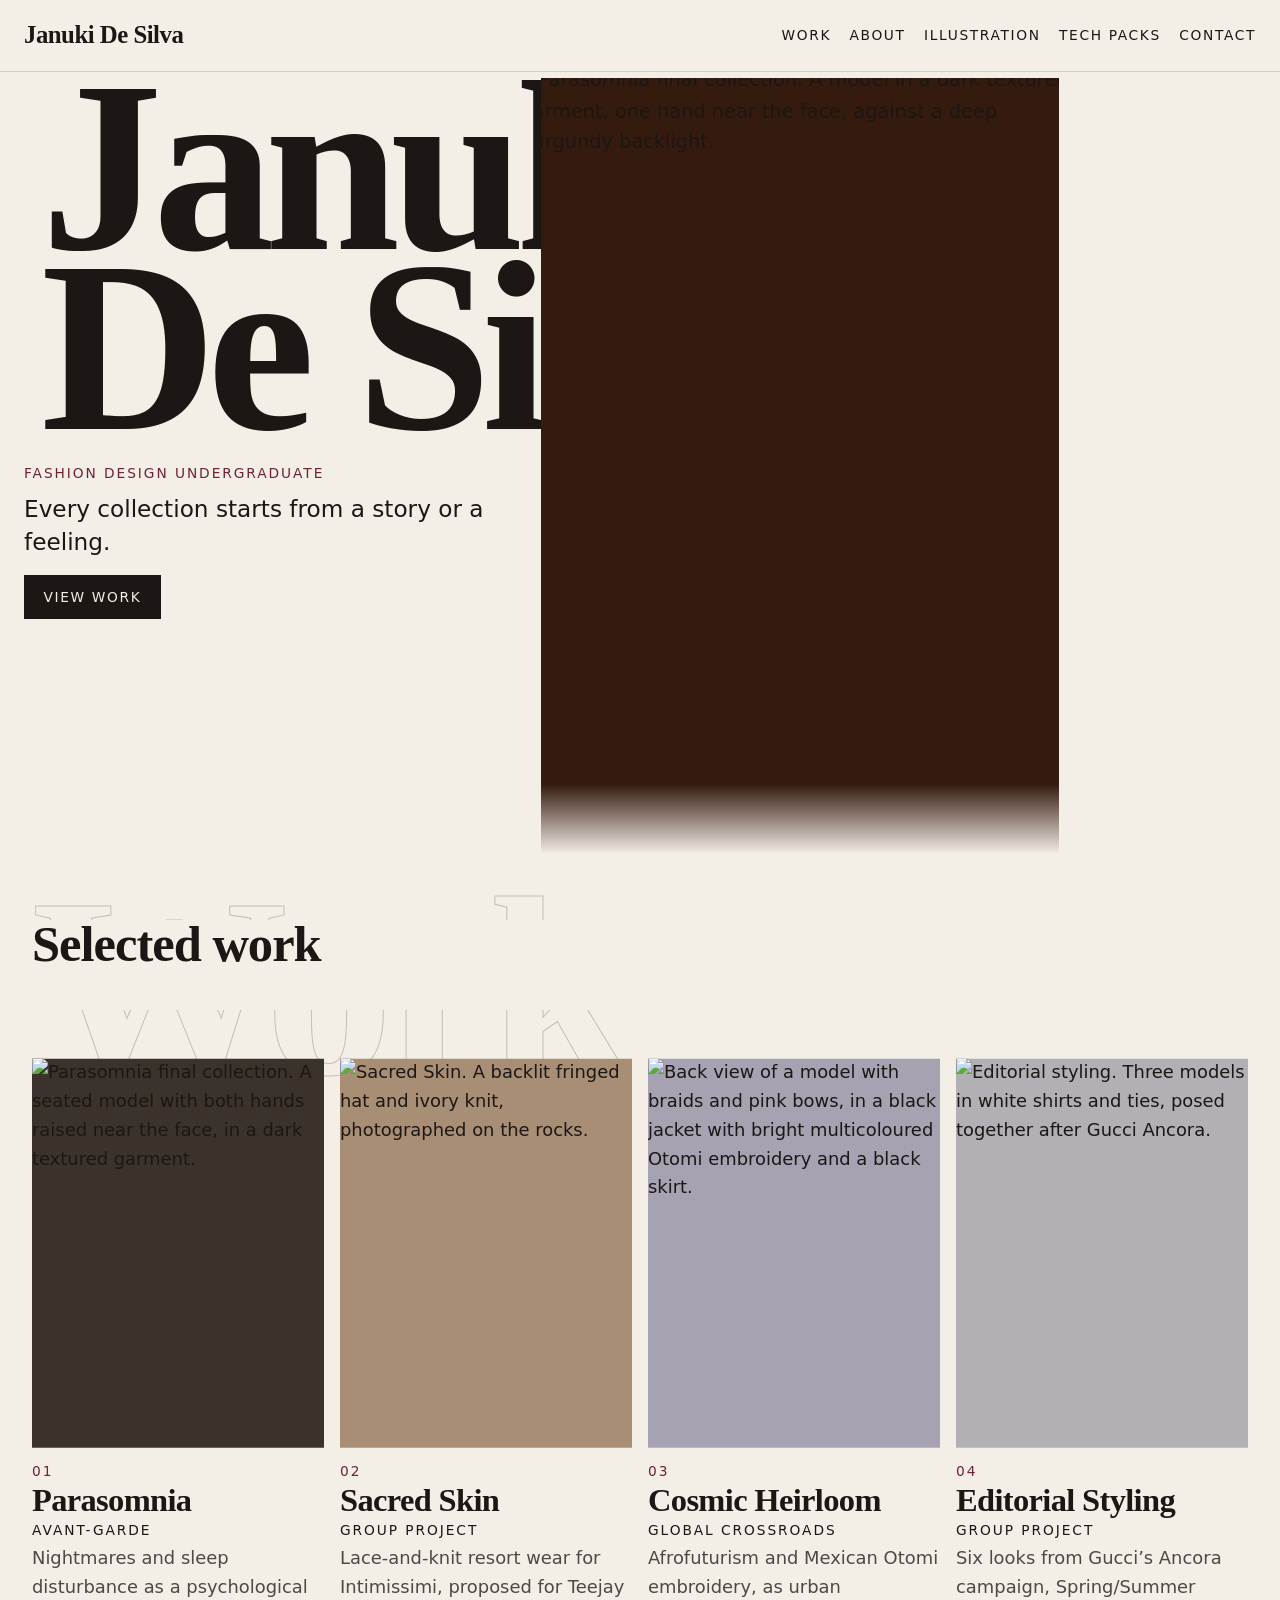
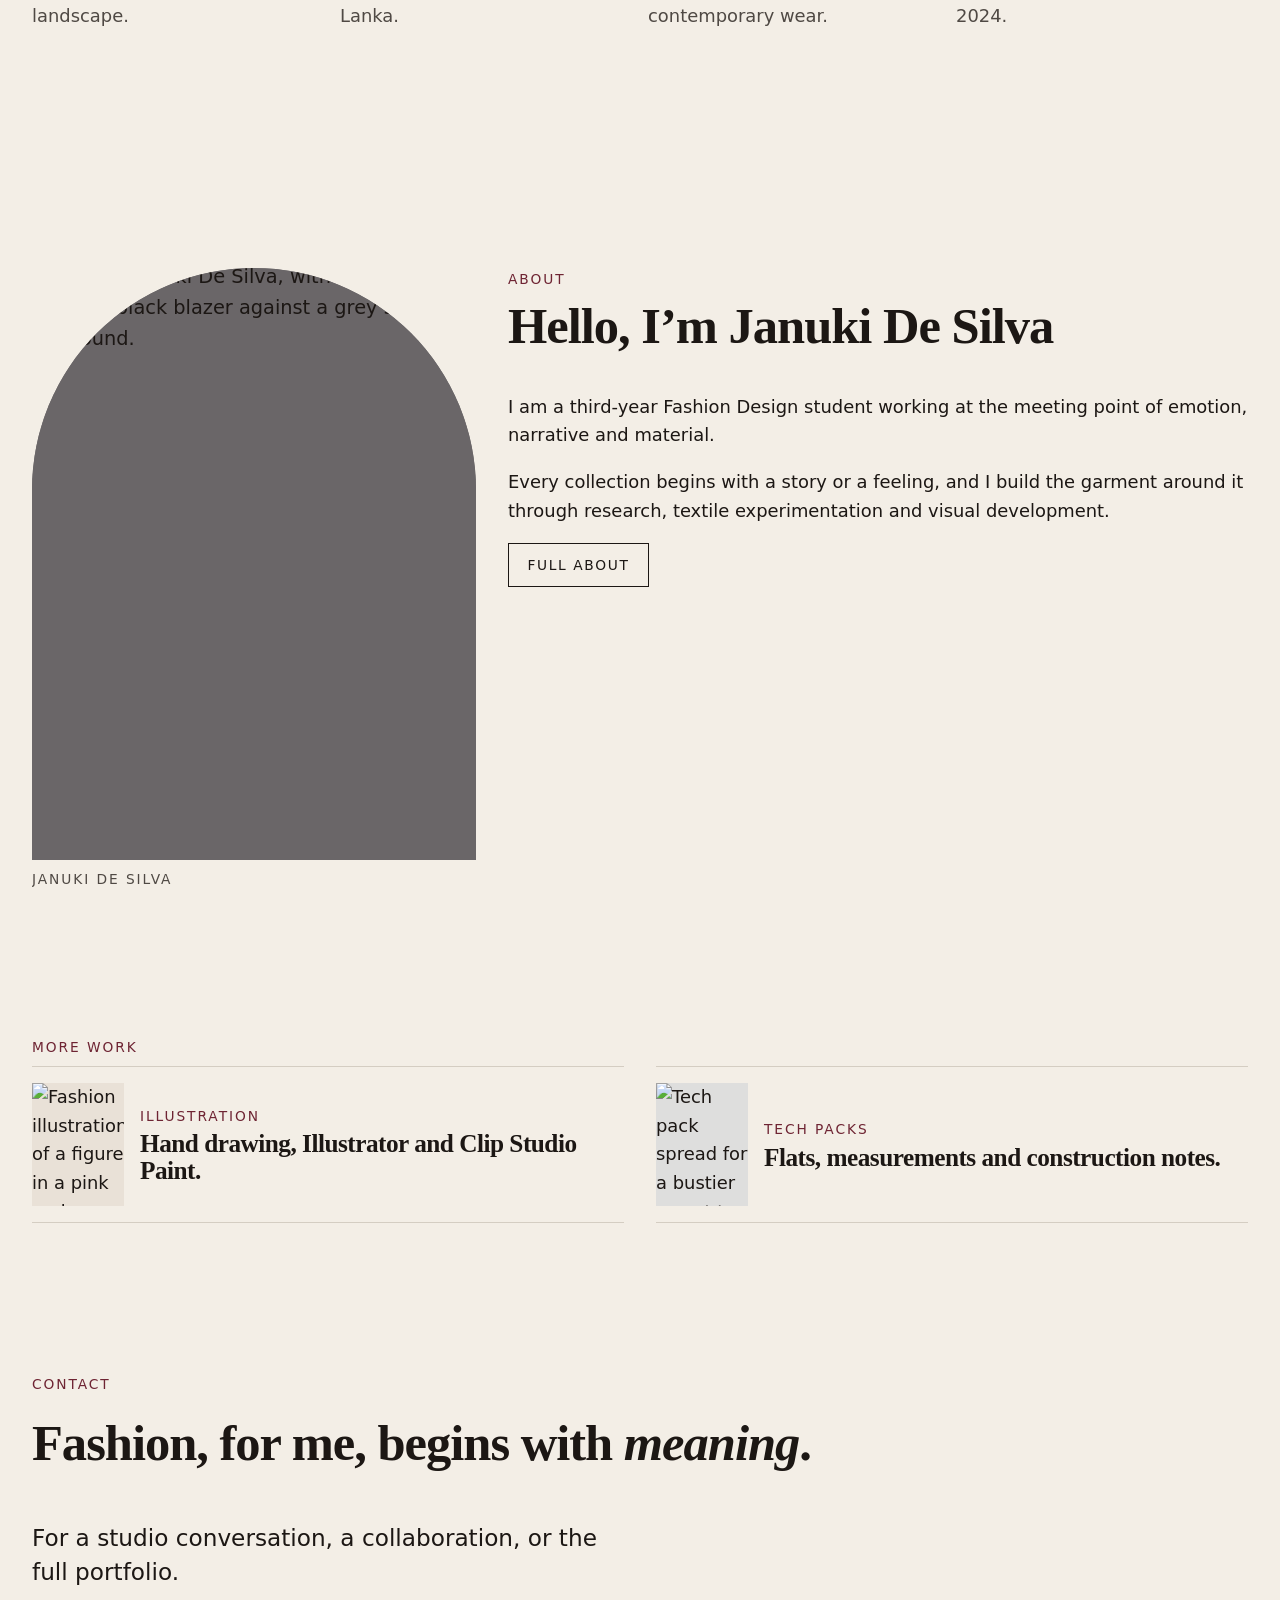
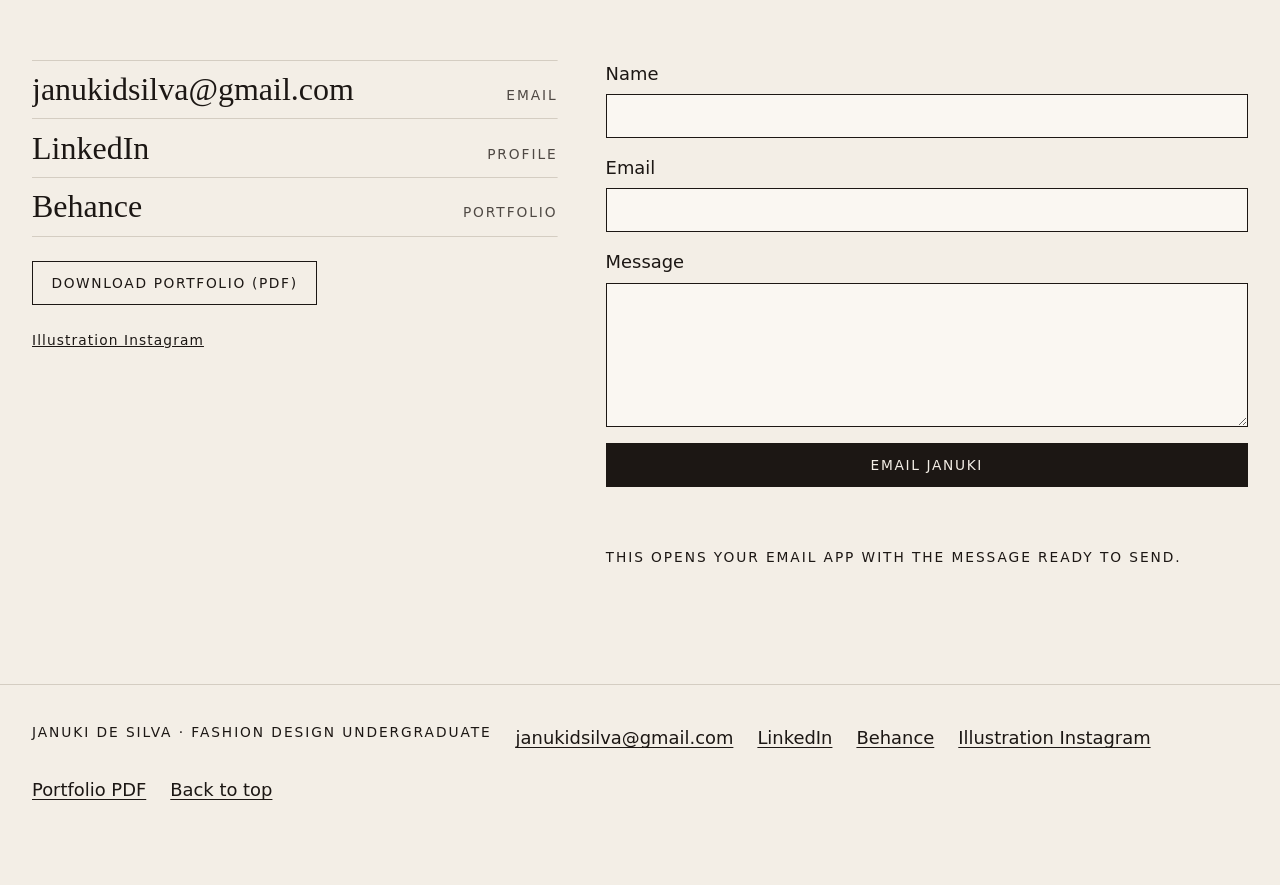
==== index.html @ 1e1f1aa7 "Slim the landing page onto separate about, illustration, and tech-pack pages. The home page keeps th" ====
<!DOCTYPE html>
<html lang="en">
<head>
  <meta charset="utf-8">
  <meta name="viewport" content="width=device-width, initial-scale=1">
  <title>Januki De Silva — Fashion Design Portfolio</title>
  <meta name="description" content="Portfolio of Januki De Silva, a third-year Fashion Design undergraduate. Concept-driven collections: Parasomnia, Sacred Skin, Cosmic Heirloom and Gucci Ancora editorial styling.">
  <link rel="canonical" href="https://januki-desilva.github.io/">
  <meta name="theme-color" content="#f3eee6">
  <meta name="author" content="Januki De Silva">
  <meta property="og:type" content="website">
  <meta property="og:locale" content="en_US">
  <meta property="og:site_name" content="Januki De Silva">
  <meta property="og:title" content="Januki De Silva — Fashion Design Portfolio">
  <meta property="og:description" content="Portfolio of Januki De Silva, a third-year Fashion Design undergraduate. Concept-driven collections: Parasomnia, Sacred Skin, Cosmic Heirloom and Gucci Ancora editorial styling.">
  <meta property="og:url" content="https://januki-desilva.github.io/">
  <meta property="og:image" content="https://januki-desilva.github.io/images/og/home.jpg">
  <meta property="og:image:width" content="1200">
  <meta property="og:image:height" content="630">
  <meta property="og:image:alt" content="Parasomnia final collection, lit by a deep burgundy backlight.">
  <meta name="twitter:card" content="summary_large_image">
  <meta name="twitter:title" content="Januki De Silva — Fashion Design Portfolio">
  <meta name="twitter:description" content="Portfolio of Januki De Silva, a third-year Fashion Design undergraduate. Concept-driven collections: Parasomnia, Sacred Skin, Cosmic Heirloom and Gucci Ancora editorial styling.">
  <meta name="twitter:image" content="https://januki-desilva.github.io/images/og/home.jpg">
  <meta name="twitter:image:alt" content="Parasomnia final collection, lit by a deep burgundy backlight.">
  <link rel="icon" href="/favicon.svg" type="image/svg+xml">
  <link rel="icon" href="/favicon.ico" sizes="any">
  <link rel="apple-touch-icon" href="/apple-touch-icon.png">
  <link rel="preload" href="/fonts/f8.woff2" as="font" type="font/woff2" crossorigin>
  <link rel="preload" as="image" href="/images/parasomnia/hero-480.avif" imagesrcset="/images/parasomnia/hero-480.avif 480w, /images/parasomnia/hero-960.avif 960w, /images/parasomnia/hero-1365.avif 1365w" imagesizes="(min-width: 800px) min(42vw, 560px), 100vw" type="image/avif" fetchpriority="high">
<!-- site-css:start -->
<style>
/* Self-hosted, subset, free fonts. Two families only.
   Cormorant Garamond 600 for headings. Inter 400 for text.
   Italic on the contact headline is synthesised from the roman,
   so the first view downloads two files, not four. */

@font-face {
  font-family: "Cormorant Garamond";
  font-style: normal;
  font-weight: 600;
  font-display: swap;
  src: url("/fonts/f7.woff2") format("woff2");
  unicode-range: U+0100-02BA, U+02BD-02C5, U+02C7-02CC, U+02CE-02D7, U+02DD-02FF, U+0304, U+0308, U+0329, U+1D00-1DBF, U+1E00-1E9F, U+1EF2-1EFF, U+2020, U+20A0-20AB, U+20AD-20C4, U+2113, U+2C60-2C7F, U+A720-A7FF;
}

@font-face {
  font-family: "Cormorant Garamond";
  font-style: normal;
  font-weight: 600;
  font-display: swap;
  src: url("/fonts/f8.woff2") format("woff2");
  unicode-range: U+0000-00FF, U+0131, U+0152-0153, U+02BB-02BC, U+02C6, U+02DA, U+02DC, U+0304, U+0308, U+0329, U+2000-206F, U+20AC, U+2122, U+2191, U+2193, U+2212, U+2215, U+FEFF, U+FFFD;
}

@font-face {
  font-family: Inter;
  font-style: normal;
  font-weight: 400;
  font-display: swap;
  src: url("/fonts/f9.woff2") format("woff2");
  unicode-range: U+0100-02BA, U+02BD-02C5, U+02C7-02CC, U+02CE-02D7, U+02DD-02FF, U+0304, U+0308, U+0329, U+1D00-1DBF, U+1E00-1E9F, U+1EF2-1EFF, U+2020, U+20A0-20AB, U+20AD-20C4, U+2113, U+2C60-2C7F, U+A720-A7FF;
}

@font-face {
  font-family: Inter;
  font-style: normal;
  font-weight: 400;
  font-display: swap;
  src: url("/fonts/f10.woff2") format("woff2");
  unicode-range: U+0000-00FF, U+0131, U+0152-0153, U+02BB-02BC, U+02C6, U+02DA, U+02DC, U+0304, U+0308, U+0329, U+2000-206F, U+20AC, U+2122, U+2191, U+2193, U+2212, U+2215, U+FEFF, U+FFFD;
}

/* Januki De Silva — portfolio
   Neutral paper and ink. Project accents are set on the body.
   Motion uses transform and opacity, plus a short clip-path
   reveal on pictures. Scroll parallax is transform only. */

:root {
  --paper: #f3eee6;
  --paper-2: #e7e0d6;
  --ink: #1c1714;
  --muted: #4f4944;
  --line: #d4cdc2;
  --accent: #6e2433;
  --accent-2: #3d4750;
  --vivid: #b4233a;
  --serif: "Cormorant Garamond", "Iowan Old Style", Palatino, "Palatino Linotype", "Times New Roman", serif;
  --sans: Inter, "Segoe UI", system-ui, sans-serif;
  --header: 4.5rem;
  --s-1: 0.25rem;
  --s-2: 0.5rem;
  --s-3: 0.75rem;
  --s-4: 1rem;
  --s-5: 1.5rem;
  --s-6: 2rem;
  --s-7: 3rem;
  --s-8: 4.5rem;
  --s-9: clamp(4.5rem, 8vw, 7rem);
  --text-sm: clamp(0.78rem, 0.74rem + 0.15vw, 0.875rem);
  --text-body: clamp(1rem, 0.96rem + 0.2vw, 1.125rem);
  --text-lead: clamp(1.15rem, 1.02rem + 0.55vw, 1.45rem);
  --text-h3: clamp(1.4rem, 1.15rem + 1vw, 1.85rem);
  --text-h2: clamp(2.1rem, 1.4rem + 2.2vw, 3.4rem);
  --text-h1: clamp(2.7rem, 1.15rem + 6.4vw, 6.25rem);
  --measure: 38rem;
  --ease: cubic-bezier(0.22, 1, 0.36, 1);
  color-scheme: light;
}

body[data-project="parasomnia"] {
  --accent: #6e2433;
  --accent-2: #3d4750;
}

body[data-project="sacred-skin"] {
  --accent: #5c4034;
  --accent-2: #8a7968;
}

body[data-project="cosmic-heirloom"] {
  --accent: #1c2340;
  --accent-2: #b4233a;
}

body[data-project="editorial-styling"] {
  --accent: #1b2a4a;
  --accent-2: #7a2432;
}

*,
*::before,
*::after {
  box-sizing: border-box;
}

html {
  scroll-behavior: smooth;
  scroll-padding-top: calc(var(--header) + 0.75rem);
}

body {
  margin: 0;
  background: var(--paper);
  color: var(--ink);
  font-family: var(--sans);
  font-size: var(--text-body);
  font-weight: 400;
  line-height: 1.6;
  padding-top: var(--header);
}

img,
svg,
video {
  max-width: 100%;
  height: auto;
}

button,
input,
textarea {
  font-family: inherit;
  font-size: inherit;
}

[hidden] {
  display: none !important;
}

:focus {
  outline: none;
}

:focus-visible {
  outline: 2px solid var(--ink);
  outline-offset: 3px;
}

.skip:not(:focus) {
  position: absolute;
  width: 1px;
  height: 1px;
  padding: 0;
  margin: -1px;
  overflow: hidden;
  clip: rect(0 0 0 0);
  clip-path: inset(50%);
  white-space: nowrap;
  border: 0;
}

.skip:focus {
  position: fixed;
  left: 0.75rem;
  top: 0.75rem;
  z-index: 80;
  background: var(--ink);
  color: var(--paper);
  padding: 0.7rem 1rem;
  text-decoration: none;
}

.sr-only {
  position: absolute;
  width: 1px;
  height: 1px;
  padding: 0;
  margin: -1px;
  overflow: hidden;
  clip: rect(0 0 0 0);
  clip-path: inset(50%);
  white-space: nowrap;
  border: 0;
}

h1, h2, h3, p, figure {
  margin-top: 0;
}

figure {
  margin: 0;
}

h1, h2, h3 {
  font-family: var(--serif);
  font-weight: 600;
  line-height: 0.96;
  letter-spacing: -0.02em;
}

h2 em {
  font-style: italic;
  font-weight: 600;
}

h1 { font-size: var(--text-h1); }
h2 { font-size: var(--text-h2); }
h3 { font-size: var(--text-h3); line-height: 1.05; }

p { overflow-wrap: break-word; }

a {
  color: inherit;
}

.lede,
.prose p {
  max-width: var(--measure);
}

.lede {
  font-size: var(--text-lead);
  line-height: 1.45;
}

.eyebrow,
.kicker,
.section-label,
.work-tag,
figcaption,
.lookbook-bar,
.pager span,
.form-note,
.footer-meta {
  font-family: var(--sans);
  font-size: var(--text-sm);
  font-weight: 400;
  letter-spacing: 0.14em;
  text-transform: uppercase;
}

.eyebrow,
.kicker,
.section-label {
  color: var(--accent);
  margin-bottom: var(--s-3);
}

.muted { color: var(--muted); }

.wrap {
  width: min(72rem, calc(100% - 2rem));
  margin-inline: auto;
}

.wrap-wide {
  width: min(86rem, calc(100% - 2rem));
  margin-inline: auto;
}

.section {
  padding: var(--s-9) 0;
  scroll-margin-top: calc(var(--header) + 0.5rem);
}

.section-head {
  display: grid;
  gap: var(--s-3);
  margin-bottom: var(--s-7);
  position: relative;
  z-index: 1;
  background: var(--paper);
}

/* Header */
.site-header {
  position: fixed;
  inset: 0 0 auto 0;
  z-index: 40;
  display: flex;
  align-items: center;
  justify-content: space-between;
  gap: var(--s-4);
  min-height: var(--header);
  padding: 0 1rem;
  background: var(--paper);
  border-bottom: 1px solid var(--line);
  transform: translateY(0);
  transition: transform 240ms ease-out;
}

.site-header.is-hidden {
  transform: translateY(-100%);
}

.site-header:focus-within {
  transform: none;
}

.logo {
  display: inline-flex;
  align-items: center;
  min-height: 44px;
  font-family: var(--serif);
  font-weight: 600;
  font-size: clamp(1.15rem, 2.4vw, 1.55rem);
  letter-spacing: -0.02em;
  text-decoration: none;
  line-height: 1;
}

.nav-toggle {
  min-height: 44px;
  min-width: 44px;
  padding: 0 0.9rem;
  border: 1px solid var(--ink);
  background: transparent;
  cursor: pointer;
}

.site-nav {
  display: none;
  position: absolute;
  inset: 100% 0 auto 0;
  flex-direction: column;
  padding: 0.4rem 1rem 1rem;
  background: var(--paper);
  border-bottom: 1px solid var(--line);
}

.site-nav.is-open { display: flex; }

.site-nav a {
  display: flex;
  align-items: center;
  min-height: 48px;
  text-decoration: none;
  letter-spacing: 0.12em;
  text-transform: uppercase;
  font-size: var(--text-sm);
  font-weight: 400;
}

.site-nav a[aria-current="true"],
.site-nav a[aria-current="page"] {
  background-image: linear-gradient(90deg, var(--ink) 45%, transparent 0);
  background-size: 7px 1px;
  background-repeat: repeat-x;
  background-position: left bottom;
  background-origin: content-box;
}

/* Stitched thread. Drawn by scroll; static when motion is reduced. */
.thread {
  display: none;
  position: fixed;
  left: 0;
  top: 0;
  width: 12px;
  height: 100vh;
  z-index: 35;
  color: #b7aa9c;
  pointer-events: none;
}

.thread path {
  stroke-dasharray: 1;
  stroke-dashoffset: 1;
}

/* Hero
   The display name sits on the paper and the photograph overlaps it.
   Mobile keeps the photograph near 52svh so the name, role, one line
   and View work stay in the first screen. */
.hero {
  position: relative;
  display: flex;
  flex-direction: column;
  width: 100%;
  padding-bottom: var(--s-4);
  overflow: clip;
}

.hero-media {
  position: relative;
  background: var(--tone, #351a0f);
  overflow: hidden;
  width: 100%;
  height: min(52svh, 24rem);
  clip-path: polygon(0 0, 100% 0, 100% 84%, 0 90%);
}

.hero-media picture,
.hero-media img {
  display: block;
  width: 100%;
  height: 100%;
  object-fit: cover;
  object-position: center 16%;
}

.hero-name,
.hero-copy {
  width: min(72rem, calc(100% - 2rem));
  margin-inline: auto;
}

.hero-name {
  position: relative;
  z-index: 2;
  margin-top: -1.15rem;
  font-size: clamp(3.5rem, 16.5vw, 5.6rem);
  line-height: 0.82;
  letter-spacing: -0.04em;
  padding-left: 0.06em;
}

.hero-name span {
  display: block;
}

.hero-copy .eyebrow {
  margin-bottom: var(--s-2);
}

.hero-copy .lede {
  margin-bottom: 0;
}

.hero .btn { margin-top: var(--s-4); }

/* Buttons and chips */
.btn,
.btn-ghost,
.icon-btn,
.look-btn,
.nav-toggle,
.video-load {
  display: inline-flex;
  align-items: center;
  justify-content: center;
  min-height: 44px;
  padding: 0.55rem 1.15rem;
  border: 1px solid var(--ink);
  background: var(--ink);
  color: var(--paper);
  text-decoration: none;
  letter-spacing: 0.12em;
  text-transform: uppercase;
  font-size: var(--text-sm);
  font-weight: 400;
  cursor: pointer;
  transition: transform 200ms var(--ease), background-color 200ms var(--ease), color 200ms var(--ease);
}

.btn:hover,
.btn:focus-visible,
.btn-ghost:hover,
.btn-ghost:focus-visible {
  background: var(--accent);
  border-color: var(--accent);
  color: var(--paper);
}

.btn-ghost {
  background: transparent;
  color: var(--ink);
}

.cluster {
  display: flex;
  flex-wrap: wrap;
  gap: var(--s-3);
  align-items: center;
}

.chips {
  display: flex;
  flex-wrap: wrap;
  gap: var(--s-2);
  padding: 0;
  margin: var(--s-4) 0 0;
  list-style: none;
}

.chips li {
  border: 1px solid var(--line);
  padding: 0.35rem 0.7rem;
  background: #faf7f2;
  font-size: var(--text-sm);
}

/* Selected work */
.work-section {
  position: relative;
  overflow: hidden;
}

.giant {
  position: absolute;
  z-index: 0;
  margin: 0;
  left: max(0.4rem, calc((100% - min(86rem, 100% - 2rem)) / 2));
  top: 0;
  font-family: var(--serif);
  font-weight: 600;
  font-size: clamp(5.5rem, 20vw, 16rem);
  line-height: 0.78;
  letter-spacing: -0.035em;
  color: transparent;
  -webkit-text-stroke: 1px rgba(28, 23, 20, 0.22);
  user-select: none;
  pointer-events: none;
}

.work-grid {
  position: relative;
  z-index: 1;
  display: grid;
  gap: var(--s-7);
}

.work-card {
  min-width: 0;
}

.work-card a {
  display: block;
  text-decoration: none;
  color: inherit;
}

.work-card .frame {
  overflow: hidden;
  background: var(--tone, var(--paper-2));
  width: min(100%, var(--w, 100%));
  margin-inline: auto;
  aspect-ratio: 3 / 4;
}

.work-card .frame picture,
.work-card .frame img {
  display: block;
  width: 100%;
  height: 100%;
  object-fit: cover;
  object-position: center 22%;
}

.work-card img {
  transform: scale(1);
  transition: transform 450ms var(--ease);
}

.work-card:hover img,
.work-card:focus-within img {
  transform: scale(1.045);
}

.work-meta {
  display: grid;
  gap: 0.2rem;
  padding-top: var(--s-3);
}

.work-num {
  font-variant-numeric: tabular-nums;
  letter-spacing: 0.14em;
  text-transform: uppercase;
  font-size: var(--text-sm);
  color: var(--accent);
}

.work-meta strong {
  font-family: var(--serif);
  font-size: clamp(1.55rem, 1.15rem + 1.1vw, 2.35rem);
  font-weight: 600;
  line-height: 0.95;
  letter-spacing: -0.02em;
}

.work-summary {
  color: var(--muted);
  max-width: 36rem;
}

.view-line {
  display: inline-block;
  margin-top: var(--s-2);
  letter-spacing: 0.14em;
  text-transform: uppercase;
  font-size: var(--text-sm);
  font-weight: 400;
  transform: translateY(6px);
  opacity: 0;
  transition: transform 280ms var(--ease), opacity 280ms var(--ease);
}

@media (hover: none) {
  .view-line { opacity: 1; transform: none; }
}

.work-card:hover .view-line,
.work-card:focus-within .view-line {
  transform: none;
  opacity: 1;
}

.cursor-preview {
  position: fixed;
  left: 0;
  top: 0;
  width: min(220px, 40vw);
  z-index: 25;
  pointer-events: none;
  opacity: 0;
  background: var(--paper-2);
  box-shadow: 0 12px 40px rgba(28, 23, 20, 0.16);
  transition: opacity 200ms ease-out;
}

.cursor-preview.is-on { opacity: 1; }

.cursor-preview img {
  display: block;
  width: 100%;
  height: auto;
}

/* About */
.about-grid {
  display: grid;
  gap: var(--s-6);
  align-items: start;
}

.portrait {
  margin: 0;
  background: transparent;
}

.portrait picture,
.portrait img {
  display: block;
  width: 100%;
  height: auto;
  background: var(--tone, #6a6668);
}

.portrait-arch {
  border-radius: 999px 999px 0 0;
  overflow: hidden;
  width: min(100%, var(--w, 28rem));
  aspect-ratio: 3 / 4;
  background: var(--tone, #6a6668);
}

.portrait-arch picture,
.portrait-arch img {
  width: 100%;
  height: 100%;
  object-fit: cover;
  object-position: center 12%;
}

/* Small links off the landing page. The frame stays at or under the file's width. */
.section-tight {
  padding-top: var(--s-7);
  padding-bottom: var(--s-7);
}

.teaser-grid {
  display: grid;
  gap: var(--s-5);
}

.teaser {
  display: grid;
  grid-template-columns: 5.75rem minmax(0, 1fr);
  gap: var(--s-4);
  align-items: center;
  min-height: 44px;
  padding-top: var(--s-4);
  border-top: 1px solid var(--line);
  text-decoration: none;
  color: inherit;
}

.teaser-grid .teaser:last-child {
  border-bottom: 1px solid var(--line);
  padding-bottom: var(--s-4);
}

.teaser .frame {
  width: min(5.75rem, var(--w, 5.75rem));
  aspect-ratio: 3 / 4;
  overflow: hidden;
  background: var(--tone, var(--paper-2));
}

.teaser .frame picture,
.teaser .frame img {
  display: block;
  width: 100%;
  height: 100%;
  object-fit: cover;
  object-position: center 20%;
}

.teaser-copy {
  display: grid;
  gap: 0.2rem;
  min-width: 0;
}

.teaser-copy .work-tag { color: var(--accent); }

.teaser strong {
  font-family: var(--serif);
  font-size: clamp(1.35rem, 1.1rem + 0.6vw, 1.85rem);
  font-weight: 600;
  line-height: 1.05;
  letter-spacing: -0.02em;
}

/* Keep a picture at or under the pixel width of its largest file. */
.bounded {
  width: min(100%, var(--w));
  max-width: 100%;
}

.project-hero .frame.bounded {
  justify-self: end;
}

.gallery .bounded,
.tech-grid .bounded {
  justify-self: center;
}

.portrait figcaption,
.frame figcaption,
.shot-figure figcaption {
  margin-top: var(--s-2);
  color: var(--muted);
  background: var(--paper);
}

.skill-block { margin-top: var(--s-6); }
.skill-block h3 { margin-bottom: var(--s-2); }

/* Illustration and tech */
.gallery {
  display: grid;
  gap: var(--s-5);
  grid-template-columns: 1fr;
}

.shot {
  display: block;
  width: 100%;
  padding: 0;
  border: 0;
  background: var(--tone, var(--paper-2));
  cursor: zoom-in;
  color: inherit;
}

.shot img {
  display: block;
  width: 100%;
  height: auto;
  transform: scale(1);
  transition: transform 400ms var(--ease);
}

.shot.bounded,
figure.bounded {
  width: min(100%, var(--w));
  max-width: 100%;
  margin-inline: auto;
}

.frame.bounded {
  width: min(100%, var(--w));
  max-width: 100%;
}

.shot:hover img,
.shot:focus-visible img {
  transform: scale(1.03);
}

.board .shot img { width: 100%; }

.tech-grid {
  display: grid;
  gap: var(--s-5);
}

/* Contact */
.contact-grid {
  display: grid;
  gap: var(--s-7);
}

.contact-links {
  list-style: none;
  padding: 0;
  margin: 0 0 var(--s-5);
}

.contact-links a {
  display: flex;
  align-items: baseline;
  justify-content: space-between;
  gap: var(--s-4);
  min-height: 48px;
  padding: 0.7rem 0;
  border-top: 1px solid var(--line);
  text-decoration: none;
  font-family: var(--serif);
  font-size: clamp(1.4rem, 1rem + 1.4vw, 2rem);
  line-height: 1.1;
}

.contact-links li:last-child a { border-bottom: 1px solid var(--line); }

.contact-links span {
  font-family: var(--sans);
  font-size: var(--text-sm);
  letter-spacing: 0.14em;
  text-transform: uppercase;
  color: var(--muted);
}

.form {
  display: grid;
  gap: var(--s-4);
}

.field { display: grid; gap: 0.35rem; }

.field label { font-weight: 400; }

.field input,
.field textarea {
  width: 100%;
  min-height: 44px;
  padding: 0.65rem 0.75rem;
  border: 1px solid var(--ink);
  background: #faf7f2;
  border-radius: 0;
}

.field textarea { min-height: 9rem; resize: vertical; }

.field-error {
  margin: 0;
  color: #6e2433;
  font-size: var(--text-sm);
}

.form-status {
  margin: 0;
  min-height: 1.5em;
}

.secondary-link {
  margin-top: var(--s-5);
  font-size: var(--text-sm);
}

.secondary-link a { letter-spacing: 0.08em; }

/* Project pages */
.project-hero {
  display: grid;
  gap: var(--s-5);
  padding-top: var(--s-6);
}

.project-hero .frame { order: -1; }

.project-copy .lede + .lede { margin-top: 0; }

.accent-rule {
  width: 4.5rem;
  height: 0;
  border: 0;
  border-top: 1px dashed var(--accent);
  margin: 0 0 var(--s-4);
}

.section-nav {
  display: flex;
  gap: 0.4rem 1rem;
  flex-wrap: wrap;
  margin: var(--s-5) 0 0;
}

.section-nav a {
  min-height: 44px;
  display: inline-flex;
  align-items: center;
  text-decoration: none;
  letter-spacing: 0.12em;
  text-transform: uppercase;
  font-size: var(--text-sm);
  font-weight: 400;
  border-bottom: 1px solid transparent;
}

.section-nav a[aria-current="true"],
.section-nav a:hover {
  border-bottom-color: var(--ink);
}

.block + .block { margin-top: var(--s-6); }

.board { margin: var(--s-5) 0 0; }

.split {
  display: grid;
  gap: var(--s-6);
  align-items: start;
}

/* Lookbook */
.lookbook {
  margin-top: var(--s-5);
  min-width: 0;
  max-width: 100%;
}

.lineup {
  margin-top: var(--s-7);
}

.lookbook-track {
  display: flex;
  gap: var(--s-4);
  overflow-x: auto;
  scroll-snap-type: x mandatory;
  padding-bottom: var(--s-3);
  list-style: none;
  margin: 0;
  padding-left: 0;
  max-width: 100%;
  min-width: 0;
}

.lookbook-track:focus-visible {
  outline: 2px solid var(--ink);
  outline-offset: 3px;
}

.lookbook-track li {
  flex: 0 0 min(78%, 26rem, var(--w, 80rem));
  max-width: min(78%, 26rem, var(--w, 80rem));
  scroll-snap-align: start;
  min-width: 0;
}

.lookbook-bar {
  display: flex;
  flex-wrap: wrap;
  gap: var(--s-2);
  margin-top: var(--s-3);
}

.look-btn {
  background: transparent;
  color: var(--ink);
}

.look-btn:hover,
.look-btn:focus-visible {
  background: var(--ink);
  color: var(--paper);
}

/* Video slot is hidden until data-video-src is set. */
.video-slot {
  margin-top: var(--s-7);
  padding: var(--s-5);
  border: 1px dashed var(--line);
}

.video-slot video,
.video-slot img {
  width: 100%;
  height: auto;
  background: #1c1714;
}

/* Pager */
.project-pager {
  display: grid;
  margin-top: var(--s-8);
  border-top: 1px solid var(--line);
}

.project-pager a {
  display: flex;
  flex-direction: column;
  justify-content: center;
  gap: 0.35rem;
  min-height: 8rem;
  padding: var(--s-5) 0;
  text-decoration: none;
}

.project-pager strong {
  font-family: var(--serif);
  font-size: clamp(2rem, 1.4rem + 2vw, 3.4rem);
  font-weight: 600;
  line-height: 0.95;
}

.project-pager a:hover strong { color: var(--accent); }

/* Lightbox */
dialog.lightbox {
  width: min(100%, 100vw);
  height: 100%;
  max-width: none;
  max-height: none;
  margin: 0;
  padding: 0;
  border: 0;
  background: #1c1714;
  color: #f3eee6;
}

dialog.lightbox::backdrop {
  background: rgba(28, 23, 20, 0.84);
}

.lightbox-bar,
.lightbox-stage,
.lightbox-caption {
  width: min(72rem, calc(100% - 2rem));
  margin-inline: auto;
}

.lightbox-bar {
  display: flex;
  align-items: center;
  justify-content: space-between;
  gap: var(--s-3);
  min-height: 4.5rem;
}

.lightbox-bar p { margin: 0; letter-spacing: 0.12em; text-transform: uppercase; font-size: var(--text-sm); }

.icon-btn {
  background: #f3eee6;
  color: #1c1714;
  border-color: #f3eee6;
}

.icon-btn:hover,
.icon-btn:focus-visible {
  background: #ffffff;
  border-color: #ffffff;
  color: #1c1714;
}

.lightbox-stage {
  display: grid;
  grid-template-columns: 1fr 1fr;
  grid-template-areas: "image image" "prev next";
  gap: var(--s-2);
  align-items: center;
  min-height: 0;
}

.lightbox-stage picture { grid-area: image; }
.lightbox-stage [data-lightbox-prev] { grid-area: prev; }
.lightbox-stage [data-lightbox-next] { grid-area: next; }

.lightbox-stage img {
  display: block;
  width: auto;
  max-width: 100%;
  max-height: calc(100vh - 12rem);
  max-height: calc(100dvh - 12rem);
  margin-inline: auto;
  object-fit: contain;
  background: #2a2422;
}

.lightbox-caption {
  min-height: 3.5rem;
  margin-top: var(--s-3);
  margin-bottom: 0;
}

/* Footer and utilities */
.site-footer {
  border-top: 1px solid var(--line);
  padding: var(--s-6) 0 var(--s-8);
  display: grid;
  gap: var(--s-4);
}

.site-footer a { text-underline-offset: 0.18em; }

.footer-row {
  display: flex;
  flex-wrap: wrap;
  gap: var(--s-2) var(--s-5);
  align-items: center;
}

.footer-row a {
  display: inline-flex;
  align-items: center;
  min-height: 44px;
}

.to-top {
  display: none;
  position: fixed;
  right: 0.75rem;
  bottom: 0.75rem;
  z-index: 30;
  background: var(--paper);
  color: var(--ink);
  text-decoration: none;
  box-shadow: 0 6px 24px rgba(28, 23, 20, 0.12);
}

.to-top.is-on { display: inline-flex; }

.not-found {
  min-height: calc(100vh - var(--header) - 8rem);
  display: grid;
  align-content: center;
  gap: var(--s-4);
  padding: var(--s-8) 0;
}

.js [data-reveal] {
  opacity: 0;
  transform: translateY(16px);
}

.js [data-reveal].is-in,
.js [data-clip].is-in {
  opacity: 1;
  transform: none;
  clip-path: inset(0);
  transition: opacity 460ms var(--ease), transform 460ms var(--ease), clip-path 520ms var(--ease);
}

.js [data-reveal].is-in:nth-child(2) { transition-delay: 60ms; }
.js [data-reveal].is-in:nth-child(3) { transition-delay: 120ms; }

@media (min-width: 720px) {
  .gallery { grid-template-columns: 1fr 1fr; }
  .gallery .wide { grid-column: 1 / -1; }
  .tech-grid { grid-template-columns: 1fr 1fr; }
  .contact-grid { grid-template-columns: 0.9fr 1.1fr; align-items: start; }
  .split { grid-template-columns: 0.8fr 1.2fr; }
  .project-hero { grid-template-columns: 0.9fr 1.1fr; align-items: end; }
  .project-hero .frame { order: 0; }
  .about-grid { grid-template-columns: minmax(0, 0.72fr) minmax(0, 1.2fr); }
  .teaser-grid { grid-template-columns: 1fr 1fr; gap: var(--s-6); align-items: stretch; }
  .teaser { border-bottom: 1px solid var(--line); padding-bottom: var(--s-4); }
}

@media (min-width: 800px) {
  .nav-toggle { display: none; }
  .site-nav {
    display: flex;
    position: static;
    flex-direction: row;
    align-items: center;
    gap: 0.25rem 1.15rem;
    padding: 0;
    border: 0;
    background: transparent;
  }
  .thread { display: block; }
  .hero {
    display: block;
    width: min(80rem, calc(100% - 3rem));
    margin-inline: auto;
    min-height: calc(100svh - var(--header) - 0.75rem);
    padding: 0.35rem 0 1.25rem;
    overflow: clip;
  }
  .hero-name {
    z-index: 1;
    width: auto;
    max-width: none;
    margin: 0;
    font-size: clamp(5rem, 19vw, 17.5rem);
    line-height: 0.74;
    letter-spacing: -0.04em;
    /* The J in Cormorant sits left of its box. */
    padding-left: 0.07em;
  }
  .hero-name span { white-space: nowrap; }
  .hero-media {
    position: absolute;
    z-index: 2;
    left: 42%;
    top: 0.35rem;
    width: min(42%, calc((100svh - var(--header) - 3.25rem) * 1365 / 2048));
    height: auto;
    max-height: none;
    aspect-ratio: 1365 / 2048;
    clip-path: none;
    margin: 0;
  }
  .hero-media::after {
    content: "";
    position: absolute;
    left: 0;
    right: 0;
    bottom: 0;
    height: 9%;
    background: linear-gradient(to bottom, transparent, var(--paper));
    pointer-events: none;
  }
  .hero-copy {
    position: relative;
    z-index: 3;
    width: min(34rem, calc(42% - 1.25rem));
    margin: var(--s-5) 0 0;
    padding-bottom: 0;
  }
  .work-section { padding-top: var(--s-6); }
  .work-grid {
    grid-template-columns: repeat(4, minmax(0, 1fr));
    gap: var(--s-6) var(--s-4);
    align-items: start;
  }
}

@media (min-width: 1000px) {
  .gallery { grid-template-columns: repeat(3, minmax(0, 1fr)); }
  .gallery .wide { grid-column: span 2; }
}

@media (min-width: 800px) {
  .lightbox-stage {
    grid-template-columns: auto minmax(0, 1fr) auto;
    grid-template-areas: "prev image next";
  }
}

@media (min-width: 1024px) {
  .footer-row a,
  .footer-meta {
    white-space: nowrap;
    flex-shrink: 0;
  }
}

@media (min-width: 1200px) {
  .wrap { width: min(76rem, calc(100% - 4rem)); }
  .wrap-wide { width: min(92rem, calc(100% - 4rem)); }
  .site-header { padding-inline: 1.5rem; }
  .giant {
    left: max(0.4rem, calc((100% - min(92rem, 100% - 4rem)) / 2));
  }
}

@media (prefers-reduced-motion: reduce) {
  html { scroll-behavior: auto; }
  *,
  *::before,
  *::after {
    animation: none !important;
    transition: none !important;
  }
  .js [data-reveal] { opacity: 1; transform: none; }
  .js [data-clip] { clip-path: none; }
  [data-parallax] { transform: none !important; }
  .thread path { stroke-dashoffset: 0 !important; }
  .lookbook-track { scroll-snap-type: none; scroll-behavior: auto; }
  .view-line { opacity: 1; transform: none; }
  .cursor-preview { display: none !important; }
}

@media (prefers-reduced-motion: no-preference) {
  @view-transition {
    navigation: auto;
  }
  .js [data-clip] { clip-path: inset(12% 0 0 0); }
  .hero-media img[data-parallax],
  .portrait-arch img[data-parallax] {
    transform: scale(1.08);
    transform-origin: center 18%;
  }
}
</style>
<!-- site-css:end -->
  <script>document.documentElement.classList.add("js");</script>
  <script type="application/ld+json">
  {
    "@context": "https://schema.org",
    "@type": "Person",
    "name": "Januki De Silva",
    "jobTitle": "Fashion Design Undergraduate",
    "email": "janukidsilva@gmail.com",
    "url": "https://januki-desilva.github.io/",
    "sameAs": [
      "https://www.linkedin.com/in/januki-de-silva-02a955370",
      "https://www.behance.net/janukidesilva",
      "https://www.instagram.com/cele.stia_7/"
    ]
  }
  </script>
</head>

<body id="top" data-project="home">
  <a class="skip" href="#main">Skip to content</a>
  <svg class="thread" viewBox="0 0 2 100" preserveAspectRatio="none" aria-hidden="true" focusable="false">
    <path d="M1 0 V100" pathLength="1" fill="none" stroke="currentColor" stroke-width="0.35"></path>
  </svg>
  <header class="site-header">
    <a class="logo" href="/#top">Januki De Silva</a>
    <button class="nav-toggle" type="button" aria-expanded="false" aria-controls="site-nav">Menu</button>
      <nav id="site-nav" class="site-nav" aria-label="Primary">
      <a href="/#work" data-nav="work">Work</a>
      <a href="/about/">About</a>
      <a href="/illustration/">Illustration</a>
      <a href="/tech-packs/">Tech packs</a>
      <a href="/#contact" data-nav="contact">Contact</a>
    </nav>
  </header>
  <main id="main">

    <!-- janukiphoto.png is not part of any project. Do not use it yet. -->
    <!-- IMAGE SLOT: site hero. Parasomnia photograph DSC02061, burgundy backlight.
         python3 scripts/optimize_images.py SOURCE images/parasomnia/hero --widths 480,960,1365 --max-kb 150 -->
    <section class="hero" aria-labelledby="intro-title">
      <figure class="hero-media" style="--tone:#351a0f">
        <picture>
            <source type="image/avif" srcset="/images/parasomnia/hero-480.avif 480w, /images/parasomnia/hero-960.avif 960w, /images/parasomnia/hero-1365.avif 1365w" sizes="(min-width: 800px) min(42vw, 560px), 100vw">
            <source type="image/webp" srcset="/images/parasomnia/hero-480.webp 480w, /images/parasomnia/hero-960.webp 960w, /images/parasomnia/hero-1365.webp 1365w" sizes="(min-width: 800px) min(42vw, 560px), 100vw">
            <img src="/images/parasomnia/hero-960.jpg" srcset="/images/parasomnia/hero-480.jpg 480w, /images/parasomnia/hero-960.jpg 960w, /images/parasomnia/hero-1365.jpg 1365w" sizes="(min-width: 800px) min(42vw, 560px), 100vw" width="1365" height="2048" alt="Parasomnia final collection. A model in a dark textured garment, one hand near the face, against a deep burgundy backlight." data-parallax fetchpriority="high" decoding="async">
          </picture>
      </figure>
      <h1 class="hero-name" id="intro-title"><span>Januki</span><span>De Silva</span></h1>
      <div class="hero-copy">
        <p class="eyebrow">Fashion Design Undergraduate</p>
        <p class="lede">Every collection starts from a story or a feeling.</p>
        <a class="btn" href="#work">View work</a>
      </div>
    </section>

    <section class="section work-section" id="work">
      <div class="wrap-wide">
        <p class="giant" aria-hidden="true">Work</p>
        <header class="section-head" data-reveal>
          <h2>Selected work</h2>
        </header>
        <div class="work-grid">
        <article class="work-card" data-preview="/images/parasomnia/hands-480.webp" data-reveal>
          <a href="/parasomnia/">
            <div class="frame" style="--tone:#3b332b" data-clip>
              <picture>
            <source type="image/avif" srcset="/images/parasomnia/hands-480.avif 480w, /images/parasomnia/hands-720.avif 720w, /images/parasomnia/hands-960.avif 960w, /images/parasomnia/hands-1365.avif 1365w" sizes="(min-width: 800px) 22vw, calc(100vw - 2rem)">
            <source type="image/webp" srcset="/images/parasomnia/hands-480.webp 480w, /images/parasomnia/hands-720.webp 720w, /images/parasomnia/hands-960.webp 960w, /images/parasomnia/hands-1365.webp 1365w" sizes="(min-width: 800px) 22vw, calc(100vw - 2rem)">
            <img src="/images/parasomnia/hands-960.jpg" srcset="/images/parasomnia/hands-480.jpg 480w, /images/parasomnia/hands-720.jpg 720w, /images/parasomnia/hands-960.jpg 960w, /images/parasomnia/hands-1365.jpg 1365w" sizes="(min-width: 800px) 22vw, calc(100vw - 2rem)" width="1365" height="2048" alt="Parasomnia final collection. A seated model with both hands raised near the face, in a dark textured garment." loading="lazy" decoding="async">
          </picture>
            </div>
            <div class="work-meta">
              <span class="work-num">01</span>
              <strong>Parasomnia</strong>
              <span class="work-tag">Avant-garde</span>
              <span class="work-summary">Nightmares and sleep disturbance as a psychological landscape.</span>
              <span class="view-line">View project</span>
            </div>
          </a>
        </article>
        <article class="work-card" data-preview="/images/sacred/hero-480.webp" data-reveal>
          <a href="/sacred-skin/">
            <div class="frame" style="--tone:#a98e76" data-clip>
              <picture>
            <source type="image/avif" srcset="/images/sacred/hero-480.avif 480w, /images/sacred/hero-720.avif 720w, /images/sacred/hero-960.avif 960w, /images/sacred/hero-1365.avif 1365w" sizes="(min-width: 800px) 22vw, calc(100vw - 2rem)">
            <source type="image/webp" srcset="/images/sacred/hero-480.webp 480w, /images/sacred/hero-720.webp 720w, /images/sacred/hero-960.webp 960w, /images/sacred/hero-1365.webp 1365w" sizes="(min-width: 800px) 22vw, calc(100vw - 2rem)">
            <img src="/images/sacred/hero-960.jpg" srcset="/images/sacred/hero-480.jpg 480w, /images/sacred/hero-720.jpg 720w, /images/sacred/hero-960.jpg 960w, /images/sacred/hero-1365.jpg 1365w" sizes="(min-width: 800px) 22vw, calc(100vw - 2rem)" width="1365" height="2048" alt="Sacred Skin. A backlit fringed hat and ivory knit, photographed on the rocks." loading="lazy" decoding="async">
          </picture>
            </div>
            <div class="work-meta">
              <span class="work-num">02</span>
              <strong>Sacred Skin</strong>
              <span class="work-tag">Group project</span>
              <span class="work-summary">Lace-and-knit resort wear for Intimissimi, proposed for Teejay Lanka.</span>
              <span class="view-line">View project</span>
            </div>
          </a>
        </article>
        <article class="work-card" data-preview="/images/cosmic/braids-480.webp" data-reveal>
          <a href="/cosmic-heirloom/">
            <div class="frame" style="--tone:#a7a2b2; --w: 532px" data-clip>
              <!-- placeholder from PDF, replace with Drive original -->
              <picture>
            <source type="image/avif" srcset="/images/cosmic/braids-480.avif 480w, /images/cosmic/braids-532.avif 532w" sizes="(min-width: 800px) min(22vw, 532px), min(calc(100vw - 2rem), 532px)">
            <source type="image/webp" srcset="/images/cosmic/braids-480.webp 480w, /images/cosmic/braids-532.webp 532w" sizes="(min-width: 800px) min(22vw, 532px), min(calc(100vw - 2rem), 532px)">
            <img src="/images/cosmic/braids-532.jpg" srcset="/images/cosmic/braids-480.jpg 480w, /images/cosmic/braids-532.jpg 532w" sizes="(min-width: 800px) min(22vw, 532px), min(calc(100vw - 2rem), 532px)" width="532" height="800" alt="Back view of a model with braids and pink bows, in a black jacket with bright multicoloured Otomi embroidery and a black skirt." loading="lazy" decoding="async">
          </picture>
            </div>
            <div class="work-meta">
              <span class="work-num">03</span>
              <strong>Cosmic Heirloom</strong>
              <span class="work-tag">Global crossroads</span>
              <span class="work-summary">Afrofuturism and Mexican Otomi embroidery, as urban contemporary wear.</span>
              <span class="view-line">View project</span>
            </div>
          </a>
        </article>
        <article class="work-card" data-preview="/images/editorial/hero-480.webp" data-reveal>
          <a href="/editorial-styling/">
            <div class="frame" style="--tone:#b2b0b5; --w: 800px" data-clip>
              <!-- placeholder from PDF, replace with Drive original -->
              <picture>
            <source type="image/avif" srcset="/images/editorial/hero-480.avif 480w, /images/editorial/hero-800.avif 800w" sizes="(min-width: 800px) min(22vw, 800px), min(calc(100vw - 2rem), 800px)">
            <source type="image/webp" srcset="/images/editorial/hero-480.webp 480w, /images/editorial/hero-800.webp 800w" sizes="(min-width: 800px) min(22vw, 800px), min(calc(100vw - 2rem), 800px)">
            <img src="/images/editorial/hero-800.jpg" srcset="/images/editorial/hero-480.jpg 480w, /images/editorial/hero-800.jpg 800w" sizes="(min-width: 800px) min(22vw, 800px), min(calc(100vw - 2rem), 800px)" width="800" height="565" alt="Editorial styling. Three models in white shirts and ties, posed together after Gucci Ancora." loading="lazy" decoding="async">
          </picture>
            </div>
            <div class="work-meta">
              <span class="work-num">04</span>
              <strong>Editorial Styling</strong>
              <span class="work-tag">Group project</span>
              <span class="work-summary">Six looks from Gucci’s Ancora campaign, Spring/Summer 2024.</span>
              <span class="view-line">View project</span>
            </div>
          </a>
        </article>
        </div>
      </div>
      <div class="cursor-preview" aria-hidden="true"></div>
    </section>

    <section class="section" id="about">
      <div class="wrap">
        <div class="about-grid">
          <figure class="portrait" style="--tone:#6a6668" data-reveal>
            <div class="portrait-arch">
            <picture>
            <source type="image/avif" srcset="/images/portrait/januki-480.avif 480w, /images/portrait/januki-800.avif 800w, /images/portrait/januki-1102.avif 1102w" sizes="(min-width: 720px) min(28rem, 1102px), min(calc(100vw - 2rem), 1102px)">
            <source type="image/webp" srcset="/images/portrait/januki-480.webp 480w, /images/portrait/januki-800.webp 800w, /images/portrait/januki-1102.webp 1102w" sizes="(min-width: 720px) min(28rem, 1102px), min(calc(100vw - 2rem), 1102px)">
            <img src="/images/portrait/januki-800.jpg" srcset="/images/portrait/januki-480.jpg 480w, /images/portrait/januki-800.jpg 800w, /images/portrait/januki-1102.jpg 1102w" sizes="(min-width: 720px) min(28rem, 1102px), min(calc(100vw - 2rem), 1102px)" width="1102" height="1427" alt="Portrait of Januki De Silva, with long dark hair, wearing a black blazer against a grey studio background." data-parallax loading="lazy" decoding="async">
          </picture>
            </div>
            <figcaption>Januki De Silva</figcaption>
          </figure>
          <div class="about-copy" data-reveal>
            <p class="section-label">About</p>
            <h2>Hello, I’m Januki De Silva</h2>
            <p>I am a third-year Fashion Design student working at the meeting point of emotion, narrative and material.</p>
            <p>Every collection begins with a story or a feeling, and I build the garment around it through research, textile experimentation and visual development.</p>
            <p><a class="btn-ghost" href="/about/">Full about</a></p>
          </div>
        </div>
      </div>
    </section>

    <section class="section section-tight" aria-labelledby="more-title">
      <div class="wrap">
        <h2 id="more-title" class="section-label">More work</h2>
        <div class="teaser-grid">
          <a class="teaser" href="/illustration/">
            <div class="frame" style="--tone:#e9e1d7; --w: 565px">
              <!-- placeholder from PDF, replace with Drive original -->
              <picture>
            <source type="image/avif" srcset="/images/illus/ai-01-480.avif 480w, /images/illus/ai-01-565.avif 565w" sizes="5.75rem">
            <source type="image/webp" srcset="/images/illus/ai-01-480.webp 480w, /images/illus/ai-01-565.webp 565w" sizes="5.75rem">
            <img src="/images/illus/ai-01-565.jpg" srcset="/images/illus/ai-01-480.jpg 480w, /images/illus/ai-01-565.jpg 565w" sizes="5.75rem" width="565" height="800" alt="Fashion illustration of a figure in a pink and green dress, drawn in Adobe Illustrator." loading="lazy" decoding="async">
          </picture>
            </div>
            <span class="teaser-copy">
              <span class="work-tag">Illustration</span>
              <strong>Hand drawing, Illustrator and Clip Studio Paint.</strong>
            </span>
          </a>
          <a class="teaser" href="/tech-packs/">
            <div class="frame" style="--tone:#dededd; --w: 1600px">
              <!-- placeholder from PDF, replace with Drive original -->
              <picture>
            <source type="image/avif" srcset="/images/tech/bustier-800.avif 800w, /images/tech/bustier-1600.avif 1600w" sizes="5.75rem">
            <source type="image/webp" srcset="/images/tech/bustier-800.webp 800w, /images/tech/bustier-1600.webp 1600w" sizes="5.75rem">
            <img src="/images/tech/bustier-800.jpg" srcset="/images/tech/bustier-800.jpg 800w, /images/tech/bustier-1600.jpg 1600w" sizes="5.75rem" width="1600" height="900" alt="Tech pack spread for a bustier corset top and peplum, with flats and measurements." loading="lazy" decoding="async">
          </picture>
            </div>
            <span class="teaser-copy">
              <span class="work-tag">Tech packs</span>
              <strong>Flats, measurements and construction notes.</strong>
            </span>
          </a>
        </div>
      </div>
    </section>

    <section class="section" id="contact">
      <div class="wrap">
        <header class="section-head" data-reveal>
          <p class="section-label">Contact</p>
          <h2>Fashion, for me, begins with <em>meaning</em>.</h2>
          <p class="lede">For a studio conversation, a collaboration, or the full portfolio.</p>
        </header>
        <div class="contact-grid">
          <div data-reveal>
            <ul class="contact-links">
              <li><a href="mailto:janukidsilva@gmail.com">janukidsilva@gmail.com <span>Email</span></a></li>
              <li><a href="https://www.linkedin.com/in/januki-de-silva-02a955370">LinkedIn <span>Profile</span></a></li>
              <li><a href="https://www.behance.net/janukidesilva">Behance <span>Portfolio</span></a></li>
            </ul>
            <a class="btn-ghost" href="/portfolio/Januki-De-Silva-Portfolio.pdf">Download portfolio (PDF)</a>
            <p class="secondary-link"><a href="https://www.instagram.com/cele.stia_7/">Illustration Instagram</a></p>
          </div>
          <form id="contact-form" class="form" action="#" data-reveal>
            <div class="field">
              <label for="name">Name</label>
              <input id="name" name="name" type="text" autocomplete="name" required aria-describedby="name-error">
              <p id="name-error" class="field-error" role="alert" hidden data-missing="Enter your name." data-invalid="Enter your name."></p>
            </div>
            <div class="field">
              <label for="email">Email</label>
              <input id="email" name="email" type="email" autocomplete="email" required aria-describedby="email-error">
              <p id="email-error" class="field-error" role="alert" hidden data-missing="Enter your email." data-invalid="Enter a valid email."></p>
            </div>
            <div class="field">
              <label for="message">Message</label>
              <textarea id="message" name="message" required aria-describedby="message-error"></textarea>
              <p id="message-error" class="field-error" role="alert" hidden data-missing="Enter a message." data-invalid="Enter a message."></p>
            </div>
            <button class="btn" type="submit">Email Januki</button>
            <p id="form-status" class="form-status" role="status"></p>
            <p class="form-note">This opens your email app with the message ready to send.</p>
          </form>
        </div>
      </div>
    </section>

  </main>
  <footer class="site-footer">
    <div class="wrap footer-row">
      <p class="footer-meta">Januki De Silva · Fashion design undergraduate</p>
      <a href="mailto:janukidsilva@gmail.com">janukidsilva@gmail.com</a>
      <a href="https://www.linkedin.com/in/januki-de-silva-02a955370">LinkedIn</a>
      <a href="https://www.behance.net/janukidesilva">Behance</a>
      <a href="https://www.instagram.com/cele.stia_7/">Illustration Instagram</a>
      <a href="/portfolio/Januki-De-Silva-Portfolio.pdf">Portfolio PDF</a>
      <a href="#top">Back to top</a>
    </div>
  </footer>
  <a class="to-top btn-ghost" href="#top">Back to top</a>

  <script type="module" src="/js/main.js"></script>
</body>
</html>
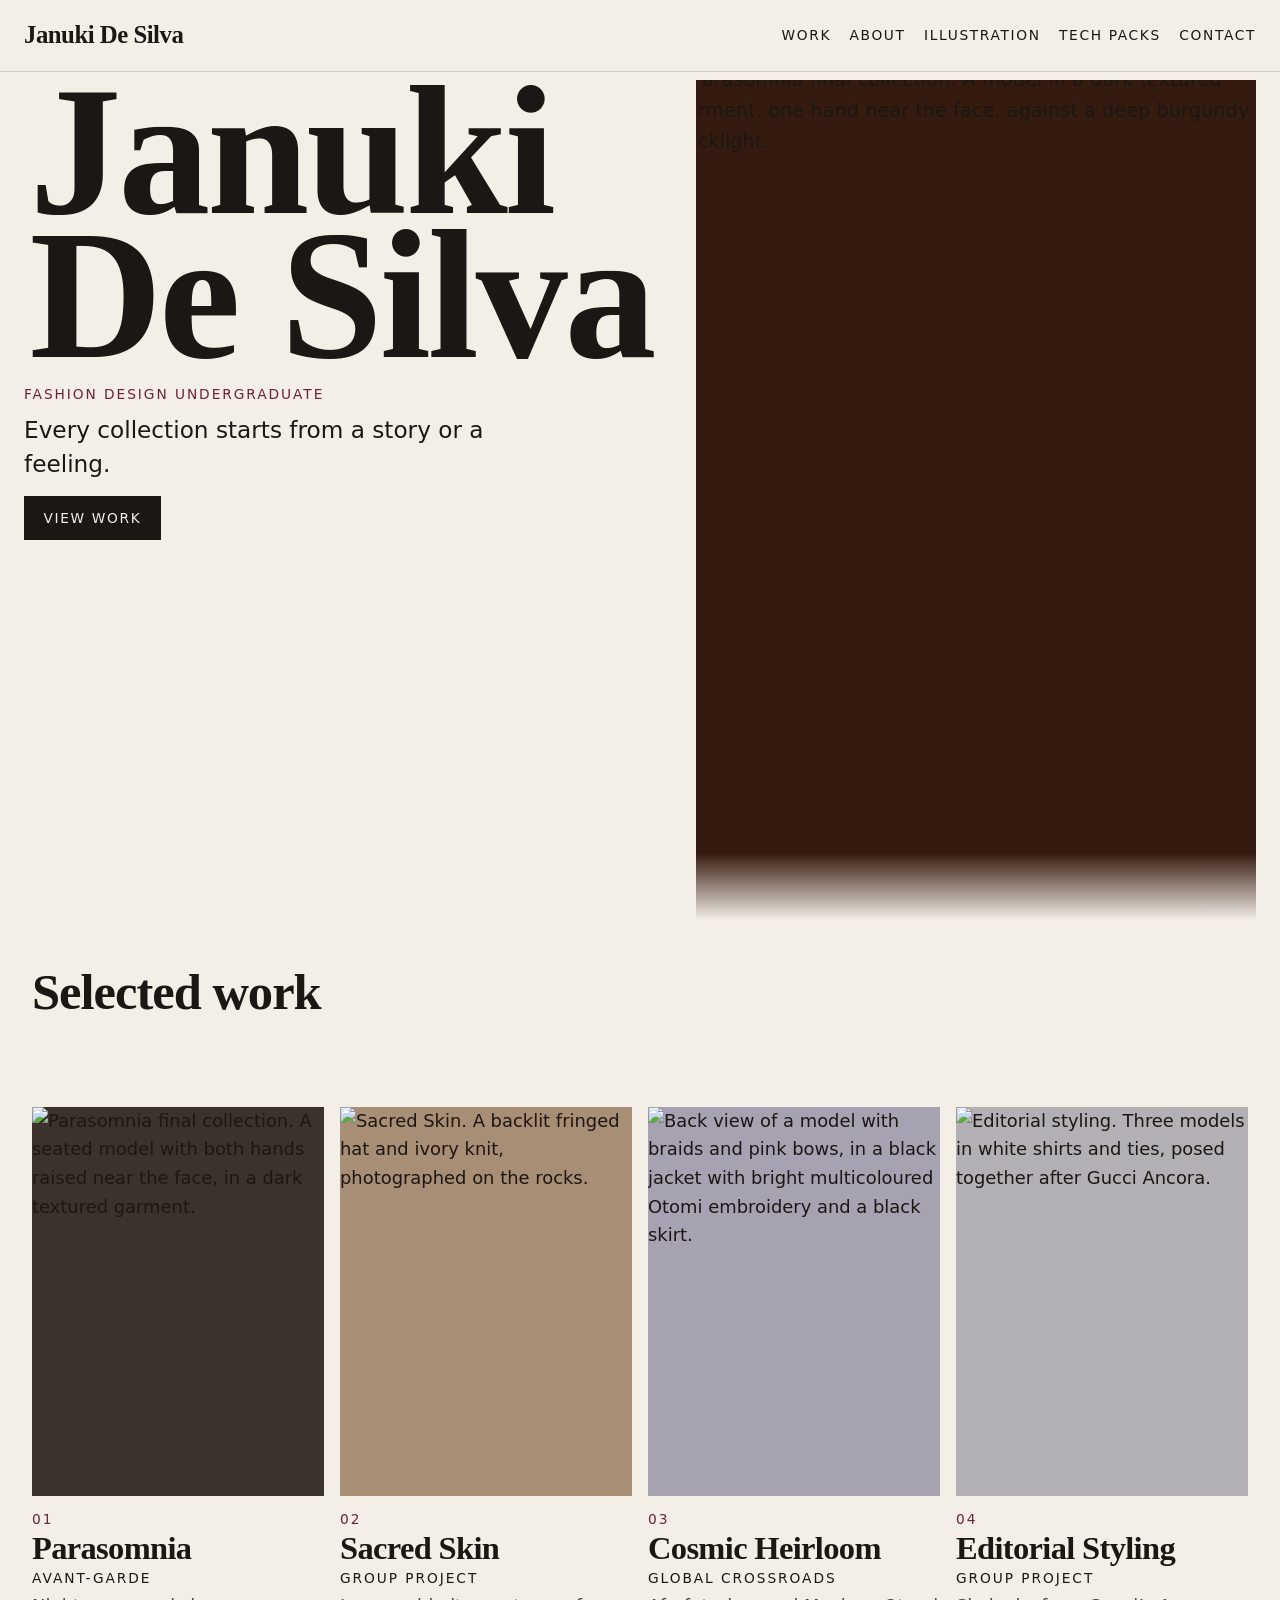
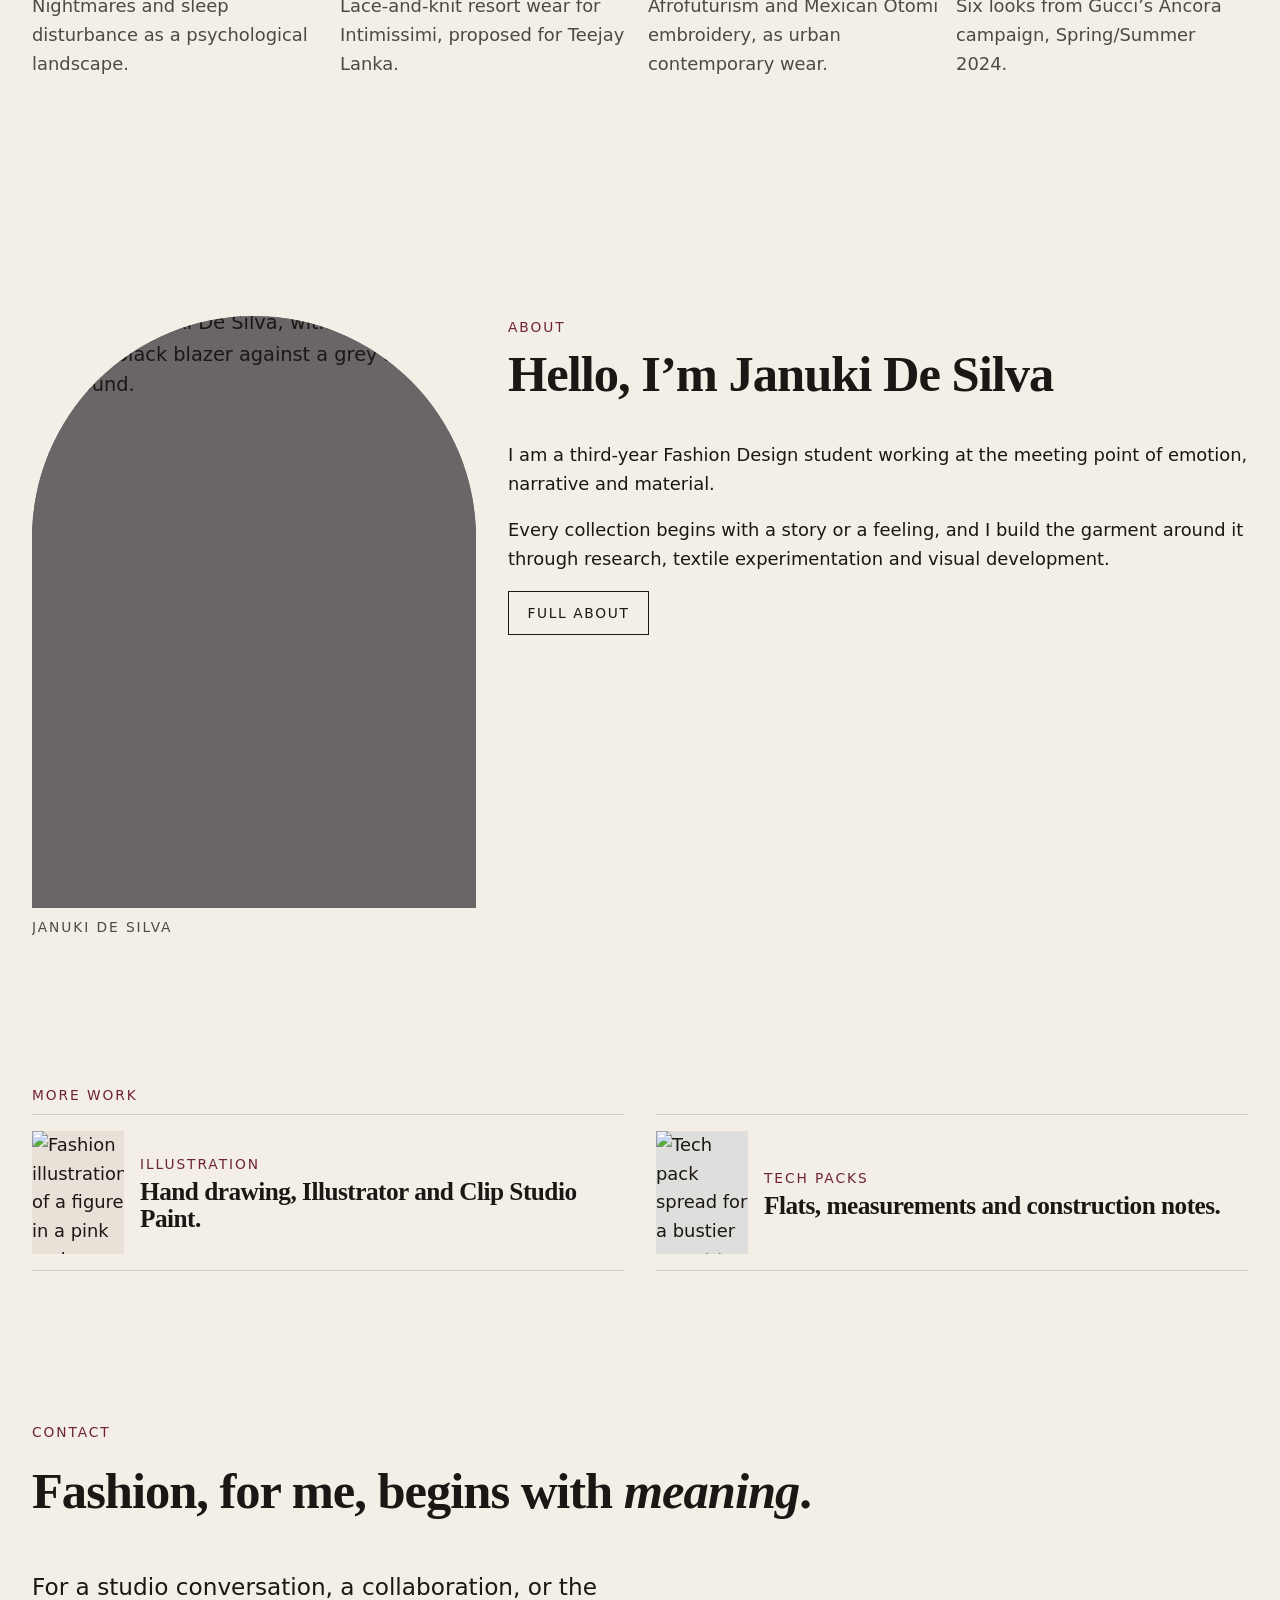
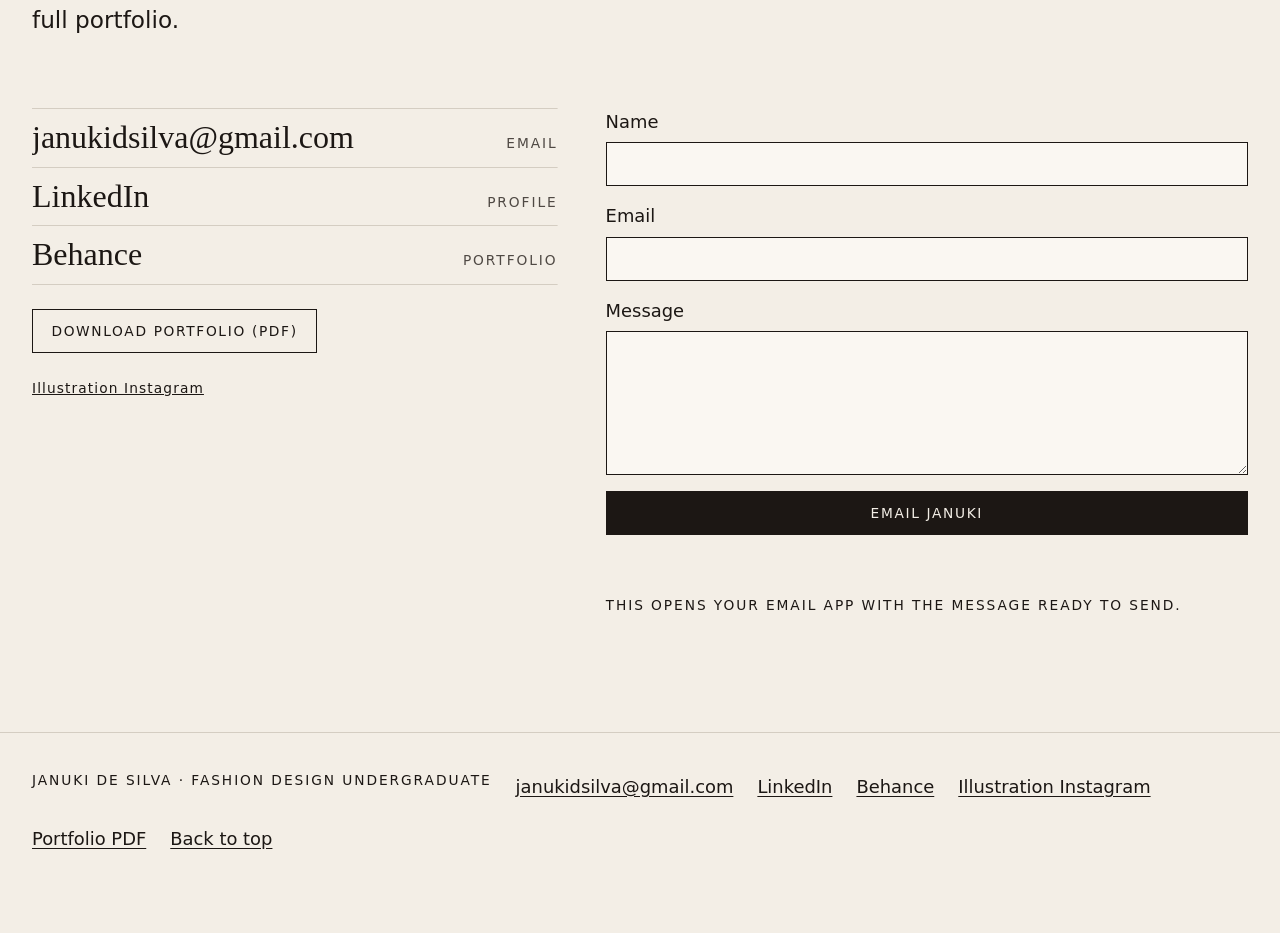
==== commit 1dee4ecb: "Keep the home name readable and stop reveals from hiding content. The display name stays in the text" ====
--- a/index.html
+++ b/index.html
@@ -27,7 +27,7 @@
   <link rel="icon" href="/favicon.ico" sizes="any">
   <link rel="apple-touch-icon" href="/apple-touch-icon.png">
   <link rel="preload" href="/fonts/f8.woff2" as="font" type="font/woff2" crossorigin>
-  <link rel="preload" as="image" href="/images/parasomnia/hero-480.avif" imagesrcset="/images/parasomnia/hero-480.avif 480w, /images/parasomnia/hero-960.avif 960w, /images/parasomnia/hero-1365.avif 1365w" imagesizes="(min-width: 800px) min(42vw, 560px), 100vw" type="image/avif" fetchpriority="high">
+  <link rel="preload" as="image" href="/images/parasomnia/hero-480.avif" imagesrcset="/images/parasomnia/hero-480.avif 480w, /images/parasomnia/hero-960.avif 960w, /images/parasomnia/hero-1365.avif 1365w" imagesizes="(min-width: 800px) min(46vw, 720px), 100vw" type="image/avif" fetchpriority="high">
 <!-- site-css:start -->
 <style>
 /* Self-hosted, subset, free fonts. Two families only.
@@ -1173,21 +1173,19 @@
   padding: var(--s-8) 0;
 }
 
-.js [data-reveal] {
+/* Hidden only after JS marks a block .is-armed. Without that class the
+   copy and pictures stay at full ink, including when JS never runs. */
+.is-armed:not(.is-in) {
   opacity: 0;
   transform: translateY(16px);
 }
 
-.js [data-reveal].is-in,
-.js [data-clip].is-in {
+.is-armed.is-in {
   opacity: 1;
   transform: none;
   clip-path: inset(0);
   transition: opacity 460ms var(--ease), transform 460ms var(--ease), clip-path 520ms var(--ease);
 }
-
-.js [data-reveal].is-in:nth-child(2) { transition-delay: 60ms; }
-.js [data-reveal].is-in:nth-child(3) { transition-delay: 120ms; }
 
 @media (min-width: 720px) {
   .gallery { grid-template-columns: 1fr 1fr; }
@@ -1216,34 +1214,50 @@
   }
   .thread { display: block; }
   .hero {
-    display: block;
-    width: min(80rem, calc(100% - 3rem));
+    display: grid;
+    grid-template-columns: minmax(16rem, 40rem) minmax(18rem, 1fr);
+    grid-template-rows: auto minmax(0, 1fr);
+    column-gap: clamp(1.25rem, 2.5vw, 2.25rem);
+    align-items: stretch;
+    width: calc(100% - 3rem);
     margin-inline: auto;
-    min-height: calc(100svh - var(--header) - 0.75rem);
-    padding: 0.35rem 0 1.25rem;
-    overflow: clip;
+    min-height: 0;
+    padding: 0.5rem 0 1rem;
+    overflow: visible;
   }
   .hero-name {
+    grid-column: 1;
+    grid-row: 1;
+    z-index: 2;
+    align-self: end;
+    width: 100%;
+    max-width: 100%;
+    margin: 0;
+    line-height: 0.78;
+    letter-spacing: -0.035em;
+    padding-left: 0.06em;
+    padding-right: 0.08em;
+    container-type: inline-size;
+  }
+  .hero-name span {
+    display: block;
+    white-space: nowrap;
+    /* The span queries the heading, so “De Silva” stays inside the column. */
+    font-size: clamp(4.2rem, 30cqi, 11.5rem);
+  }
+  .hero-media {
+    grid-column: 2;
+    grid-row: 1 / span 2;
+    position: relative;
     z-index: 1;
-    width: auto;
-    max-width: none;
-    margin: 0;
-    font-size: clamp(5rem, 19vw, 17.5rem);
-    line-height: 0.74;
-    letter-spacing: -0.04em;
-    /* The J in Cormorant sits left of its box. */
-    padding-left: 0.07em;
-  }
-  .hero-name span { white-space: nowrap; }
-  .hero-media {
-    position: absolute;
-    z-index: 2;
-    left: 42%;
-    top: 0.35rem;
-    width: min(42%, calc((100svh - var(--header) - 3.25rem) * 1365 / 2048));
+    left: auto;
+    top: auto;
+    width: 100%;
     height: auto;
     max-height: none;
     aspect-ratio: 1365 / 2048;
+    justify-self: stretch;
+    align-self: start;
     clip-path: none;
     margin: 0;
   }
@@ -1253,15 +1267,18 @@
     left: 0;
     right: 0;
     bottom: 0;
-    height: 9%;
+    height: 8%;
     background: linear-gradient(to bottom, transparent, var(--paper));
     pointer-events: none;
   }
   .hero-copy {
+    grid-column: 1;
+    grid-row: 2;
     position: relative;
-    z-index: 3;
-    width: min(34rem, calc(42% - 1.25rem));
-    margin: var(--s-5) 0 0;
+    z-index: 2;
+    align-self: start;
+    width: min(34rem, 100%);
+    margin: var(--s-4) 0 0;
     padding-bottom: 0;
   }
   .work-section { padding-top: var(--s-6); }
@@ -1309,8 +1326,8 @@
     animation: none !important;
     transition: none !important;
   }
-  .js [data-reveal] { opacity: 1; transform: none; }
-  .js [data-clip] { clip-path: none; }
+  .is-armed:not(.is-in),
+  .is-armed.is-in { opacity: 1; transform: none; clip-path: none; }
   [data-parallax] { transform: none !important; }
   .thread path { stroke-dashoffset: 0 !important; }
   .lookbook-track { scroll-snap-type: none; scroll-behavior: auto; }
@@ -1322,7 +1339,7 @@
   @view-transition {
     navigation: auto;
   }
-  .js [data-clip] { clip-path: inset(12% 0 0 0); }
+  .is-armed[data-clip]:not(.is-in) { clip-path: inset(12% 0 0 0); }
   .hero-media img[data-parallax],
   .portrait-arch img[data-parallax] {
     transform: scale(1.08);
@@ -1373,9 +1390,9 @@
     <section class="hero" aria-labelledby="intro-title">
       <figure class="hero-media" style="--tone:#351a0f">
         <picture>
-            <source type="image/avif" srcset="/images/parasomnia/hero-480.avif 480w, /images/parasomnia/hero-960.avif 960w, /images/parasomnia/hero-1365.avif 1365w" sizes="(min-width: 800px) min(42vw, 560px), 100vw">
-            <source type="image/webp" srcset="/images/parasomnia/hero-480.webp 480w, /images/parasomnia/hero-960.webp 960w, /images/parasomnia/hero-1365.webp 1365w" sizes="(min-width: 800px) min(42vw, 560px), 100vw">
-            <img src="/images/parasomnia/hero-960.jpg" srcset="/images/parasomnia/hero-480.jpg 480w, /images/parasomnia/hero-960.jpg 960w, /images/parasomnia/hero-1365.jpg 1365w" sizes="(min-width: 800px) min(42vw, 560px), 100vw" width="1365" height="2048" alt="Parasomnia final collection. A model in a dark textured garment, one hand near the face, against a deep burgundy backlight." data-parallax fetchpriority="high" decoding="async">
+            <source type="image/avif" srcset="/images/parasomnia/hero-480.avif 480w, /images/parasomnia/hero-960.avif 960w, /images/parasomnia/hero-1365.avif 1365w" sizes="(min-width: 800px) min(46vw, 720px), 100vw">
+            <source type="image/webp" srcset="/images/parasomnia/hero-480.webp 480w, /images/parasomnia/hero-960.webp 960w, /images/parasomnia/hero-1365.webp 1365w" sizes="(min-width: 800px) min(46vw, 720px), 100vw">
+            <img src="/images/parasomnia/hero-960.jpg" srcset="/images/parasomnia/hero-480.jpg 480w, /images/parasomnia/hero-960.jpg 960w, /images/parasomnia/hero-1365.jpg 1365w" sizes="(min-width: 800px) min(46vw, 720px), 100vw" width="1365" height="2048" alt="Parasomnia final collection. A model in a dark textured garment, one hand near the face, against a deep burgundy backlight." data-parallax fetchpriority="high" decoding="async">
           </picture>
       </figure>
       <h1 class="hero-name" id="intro-title"><span>Januki</span><span>De Silva</span></h1>
@@ -1388,7 +1405,6 @@
 
     <section class="section work-section" id="work">
       <div class="wrap-wide">
-        <p class="giant" aria-hidden="true">Work</p>
         <header class="section-head" data-reveal>
           <h2>Selected work</h2>
         </header>
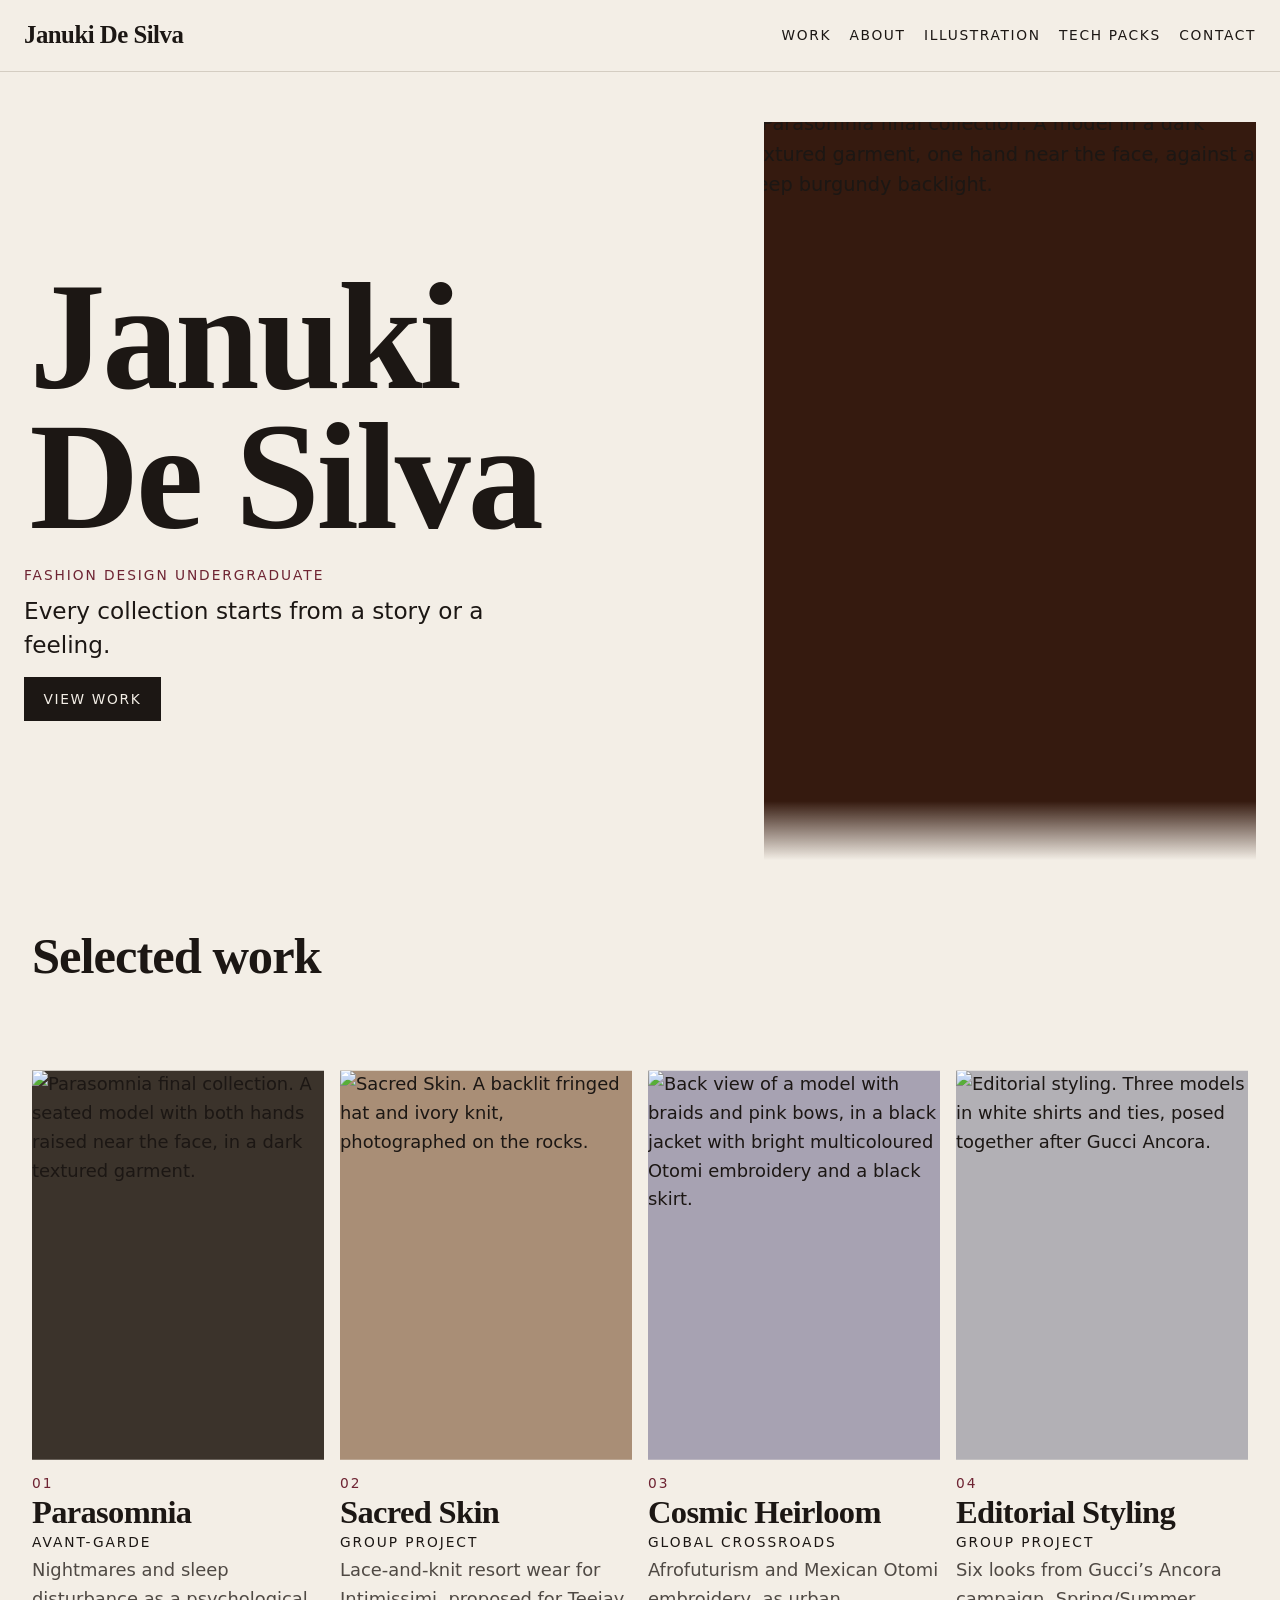
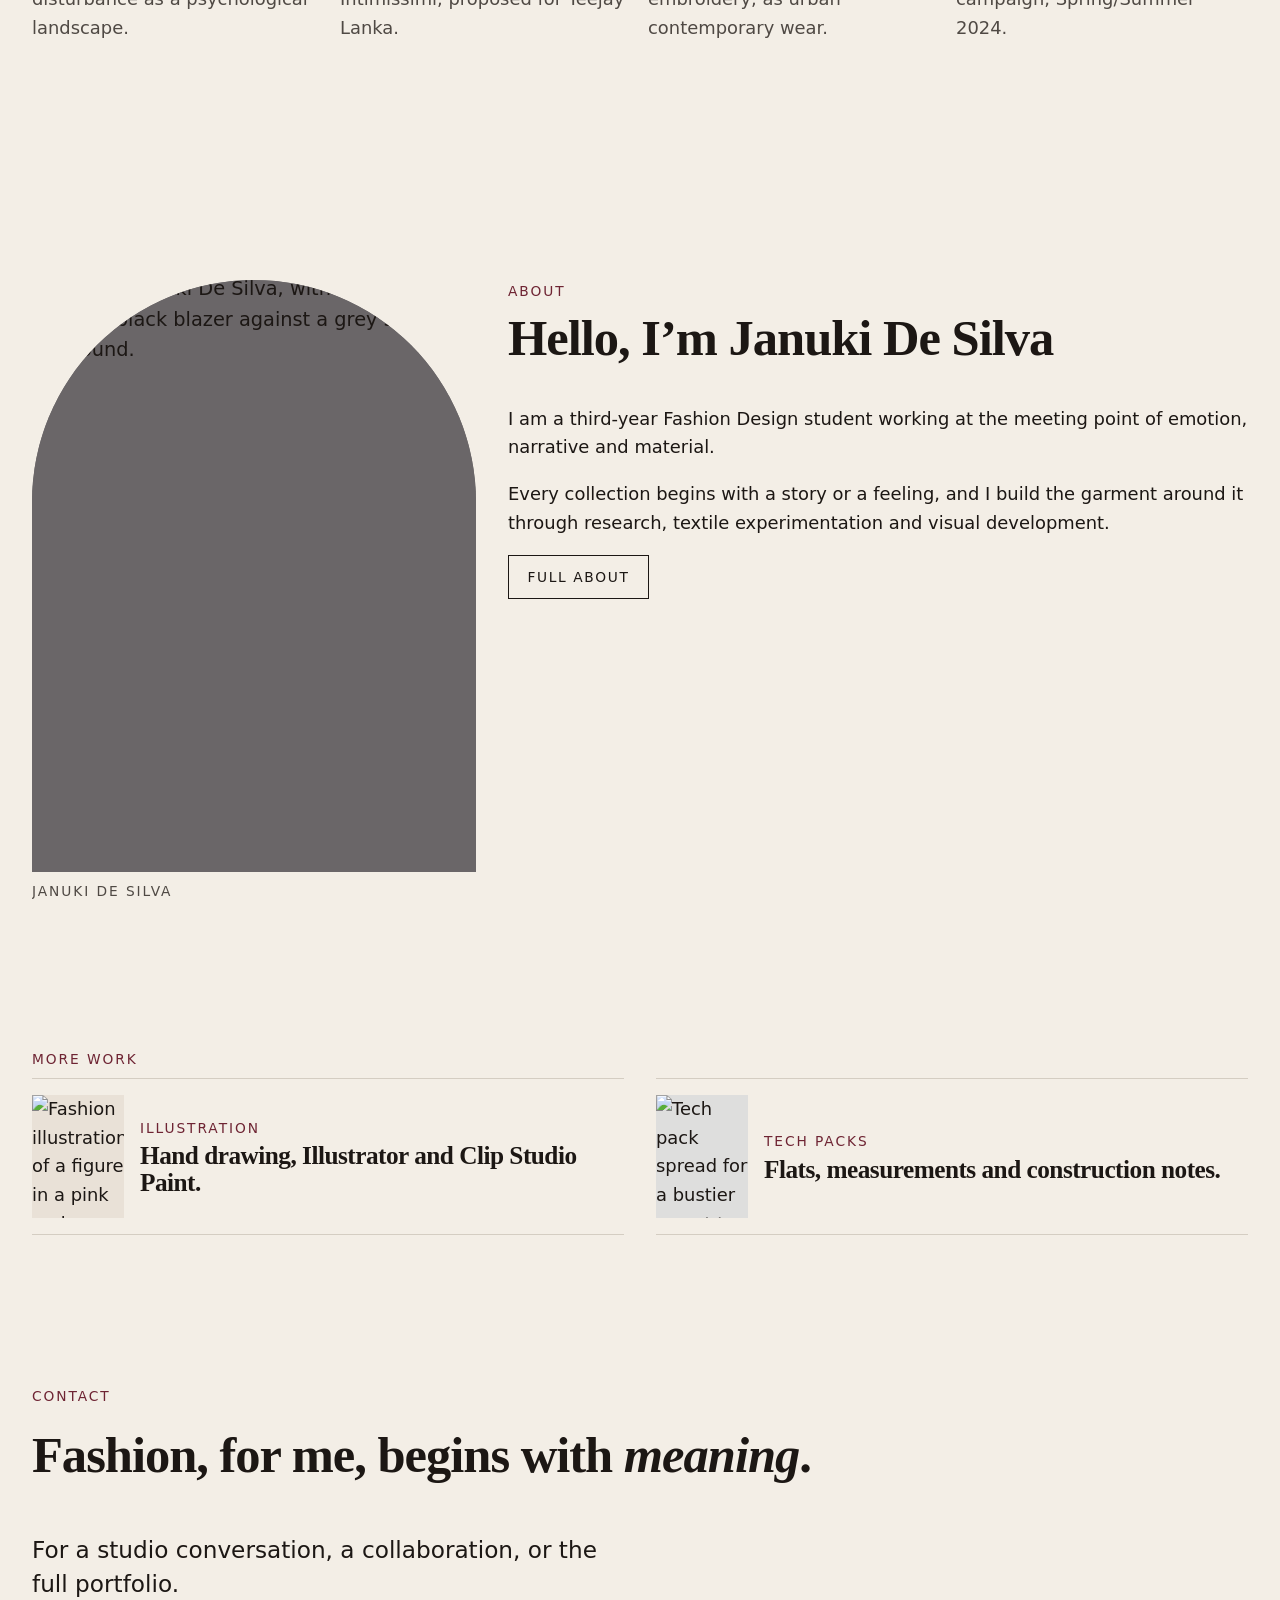
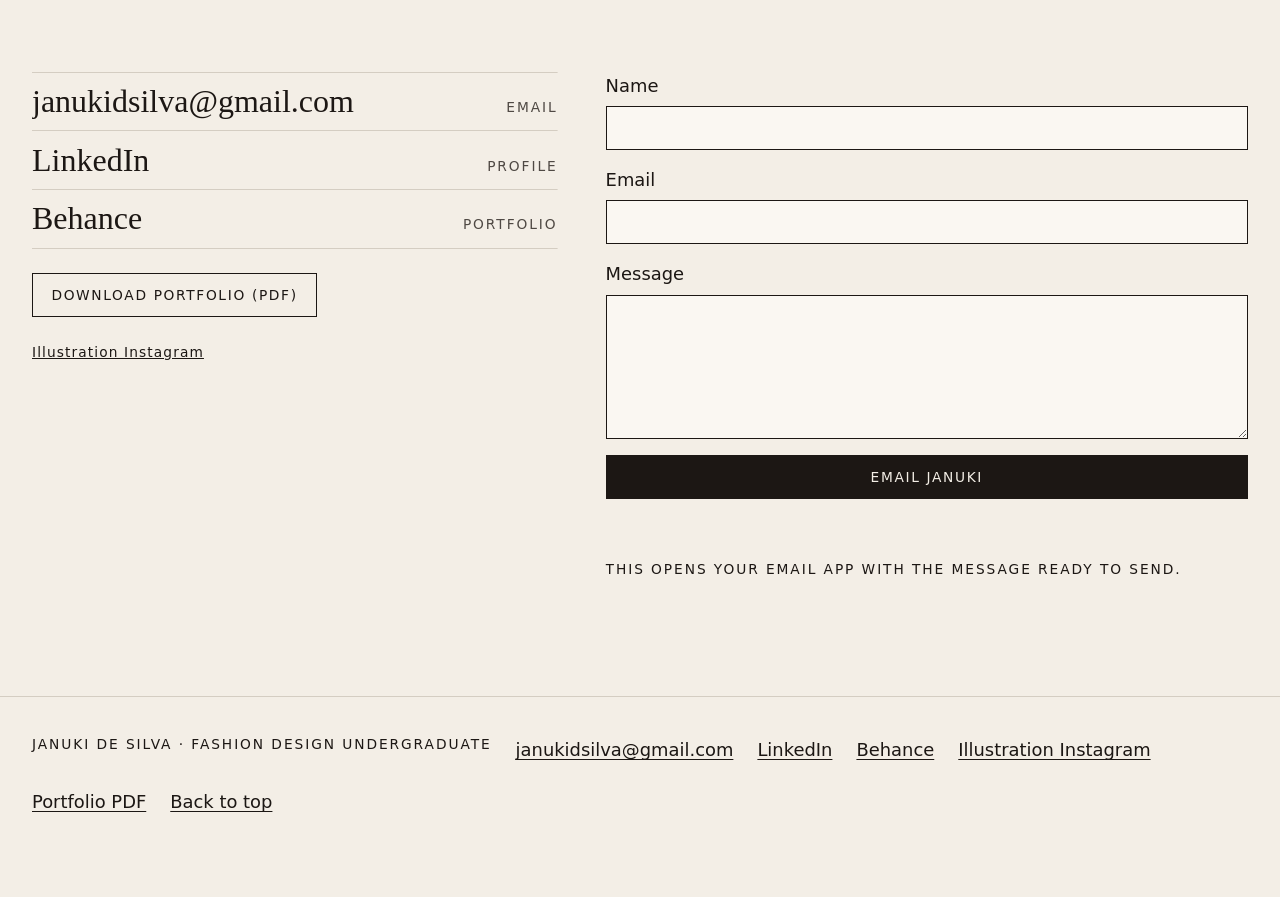
==== commit 01254a2c: "Keep the hero name clear of the header and centre it on the photo. The display name starts below the" ====
--- a/index.html
+++ b/index.html
@@ -430,18 +430,18 @@
   object-position: center 16%;
 }
 
-.hero-name,
-.hero-copy {
+.hero-stack {
   width: min(72rem, calc(100% - 2rem));
   margin-inline: auto;
+  margin-top: -1.15rem;
 }
 
 .hero-name {
   position: relative;
   z-index: 2;
-  margin-top: -1.15rem;
+  margin: 0;
   font-size: clamp(3.5rem, 16.5vw, 5.6rem);
-  line-height: 0.82;
+  line-height: 0.9;
   letter-spacing: -0.04em;
   padding-left: 0.06em;
 }
@@ -1215,26 +1215,30 @@
   .thread { display: block; }
   .hero {
     display: grid;
-    grid-template-columns: minmax(16rem, 40rem) minmax(18rem, 1fr);
-    grid-template-rows: auto minmax(0, 1fr);
-    column-gap: clamp(1.25rem, 2.5vw, 2.25rem);
-    align-items: stretch;
+    grid-template-columns: minmax(16rem, 40rem) minmax(16rem, 1fr);
+    column-gap: clamp(1.25rem, 2.5vw, 2.5rem);
+    align-items: center;
     width: calc(100% - 3rem);
     margin-inline: auto;
-    min-height: 0;
-    padding: 0.5rem 0 1rem;
+    min-height: calc(100svh - var(--header));
+    padding: clamp(1.35rem, 3.2vh, 2.4rem) 0 clamp(1rem, 2vh, 1.75rem);
     overflow: visible;
   }
-  .hero-name {
+  .hero-stack {
     grid-column: 1;
     grid-row: 1;
-    z-index: 2;
-    align-self: end;
+    width: auto;
+    max-width: 100%;
+    margin: 0;
+    align-self: center;
+  }
+  .hero-name {
     width: 100%;
     max-width: 100%;
     margin: 0;
-    line-height: 0.78;
+    line-height: 0.92;
     letter-spacing: -0.035em;
+    padding-top: 0.08em;
     padding-left: 0.06em;
     padding-right: 0.08em;
     container-type: inline-size;
@@ -1243,21 +1247,22 @@
     display: block;
     white-space: nowrap;
     /* The span queries the heading, so “De Silva” stays inside the column. */
-    font-size: clamp(4.2rem, 30cqi, 11.5rem);
+    font-size: clamp(3.6rem, 28cqi, 9.5rem);
   }
   .hero-media {
     grid-column: 2;
-    grid-row: 1 / span 2;
+    grid-row: 1;
     position: relative;
     z-index: 1;
     left: auto;
     top: auto;
-    width: 100%;
-    height: auto;
+    width: auto;
+    height: min(calc(100svh - var(--header) - 3.5rem), 82vh);
+    max-width: 100%;
     max-height: none;
     aspect-ratio: 1365 / 2048;
-    justify-self: stretch;
-    align-self: start;
+    justify-self: end;
+    align-self: center;
     clip-path: none;
     margin: 0;
   }
@@ -1272,11 +1277,8 @@
     pointer-events: none;
   }
   .hero-copy {
-    grid-column: 1;
-    grid-row: 2;
     position: relative;
     z-index: 2;
-    align-self: start;
     width: min(34rem, 100%);
     margin: var(--s-4) 0 0;
     padding-bottom: 0;
@@ -1395,11 +1397,13 @@
             <img src="/images/parasomnia/hero-960.jpg" srcset="/images/parasomnia/hero-480.jpg 480w, /images/parasomnia/hero-960.jpg 960w, /images/parasomnia/hero-1365.jpg 1365w" sizes="(min-width: 800px) min(46vw, 720px), 100vw" width="1365" height="2048" alt="Parasomnia final collection. A model in a dark textured garment, one hand near the face, against a deep burgundy backlight." data-parallax fetchpriority="high" decoding="async">
           </picture>
       </figure>
-      <h1 class="hero-name" id="intro-title"><span>Januki</span><span>De Silva</span></h1>
-      <div class="hero-copy">
-        <p class="eyebrow">Fashion Design Undergraduate</p>
-        <p class="lede">Every collection starts from a story or a feeling.</p>
-        <a class="btn" href="#work">View work</a>
+      <div class="hero-stack">
+        <h1 class="hero-name" id="intro-title"><span>Januki</span><span>De Silva</span></h1>
+        <div class="hero-copy">
+          <p class="eyebrow">Fashion Design Undergraduate</p>
+          <p class="lede">Every collection starts from a story or a feeling.</p>
+          <a class="btn" href="#work">View work</a>
+        </div>
       </div>
     </section>
 
